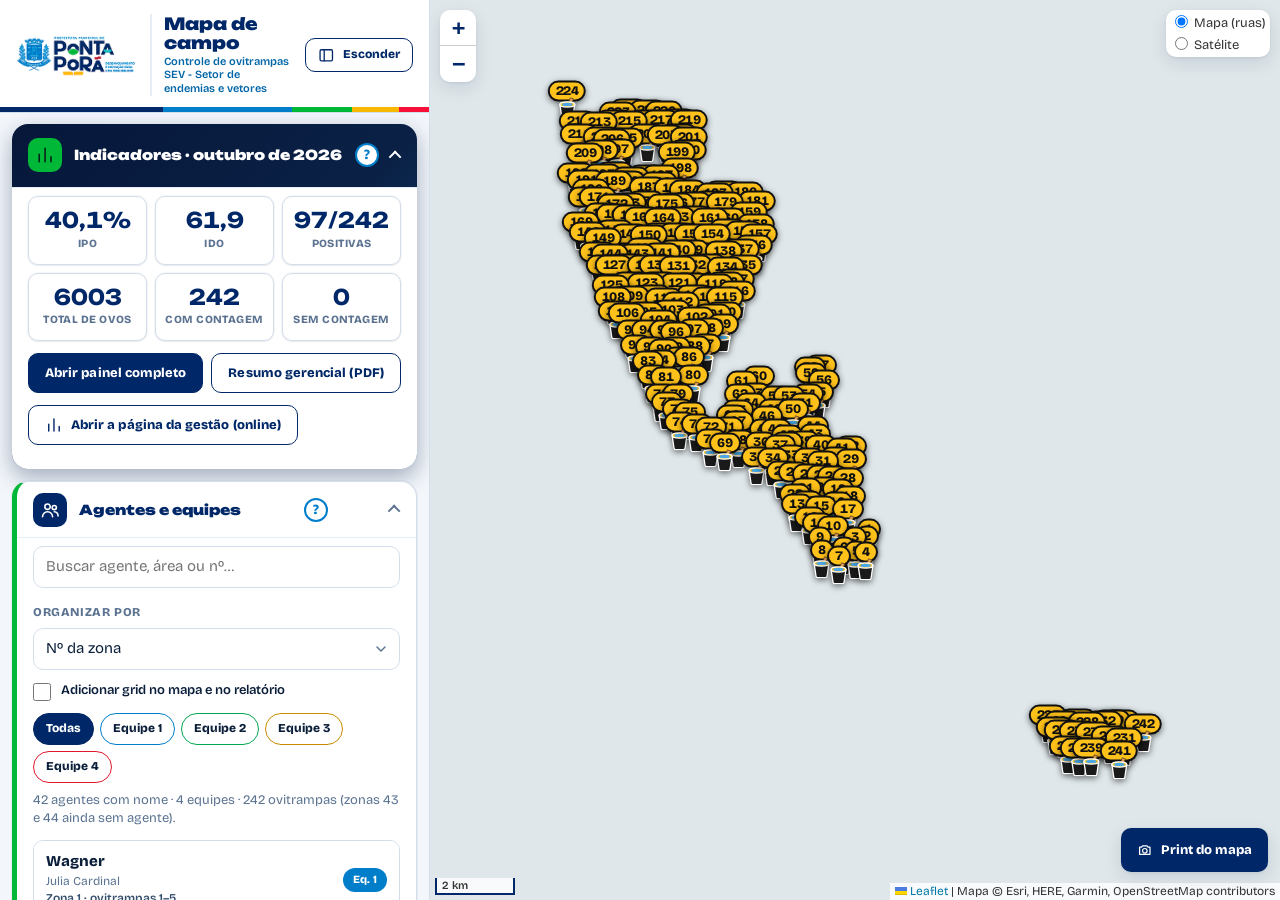
==== index.html @ 48244e56 "Imagens do resumo (Status e quadrada) no estilo do lira" ====
<!DOCTYPE html>
<html lang="pt-BR">
<head>
<meta charset="utf-8">
<meta name="viewport" content="width=device-width, initial-scale=1, viewport-fit=cover">
<meta name="theme-color" content="#002868">
<title>Mapa de campo — Ovitrampas · Ponta Porã/MS</title>
<link rel="icon" type="image/png" href="assets/img/favicon.png">
<link rel="preload" href="assets/fonts/bricolage-800.woff2" as="font" type="font/woff2" crossorigin>
<link rel="preload" href="assets/fonts/unbounded-900.woff2" as="font" type="font/woff2" crossorigin>
<link rel="stylesheet" href="assets/css/tokens.css?v=28d5b64e">
<link rel="stylesheet" href="assets/css/base.css?v=28d5b64e">
<link rel="stylesheet" href="assets/vendor/leaflet.css?v=28d5b64e">
<link rel="stylesheet" href="assets/css/app.css?v=28d5b64e">
</head>
<body data-pagina="app">
<div id="splash" role="status"><div data-splash-txt>Carregando dados…</div></div>

<div id="app">
  <aside id="side" aria-label="Controles do mapa">
    <header class="sidehead">
      <div class="brand">
        <img class="brand-logo" src="assets/img/logo-2x.png?v=28d5b64e" alt="Prefeitura Municipal de Ponta Porã" width="121" height="46">
        <div class="brand-txt"><h1>Mapa de campo</h1><p>Controle de ovitrampas<br>SEV - Setor de endemias e vetores</p></div>
      </div>
      <button id="closeMenu" class="btn btn-sm primary" type="button"><i data-ico="map"></i>Ver mapa</button>
      <button id="hideMenu" class="btn btn-sm" type="button" title="Esconder o menu para ver o mapa maior"><i data-ico="panel"></i>Esconder</button>
    </header>

    <details class="sec destaque" open>
      <summary><i data-ico="chart"></i><span id="indTit">Indicadores</span></summary>
      <div class="secbody">
      <div id="kpiResumo" class="kpis"></div>
      <div class="row">
        <button class="btn primary" id="indAbrir" type="button">Abrir painel completo</button>
        <button class="btn" id="resGer" type="button">Resumo gerencial (PDF)</button>
      </div>
      <div class="row"><a class="btn" id="abrirGestao" href="gestao.html" target="_blank" rel="noopener"><i data-ico="chart"></i>Abrir a página da gestão (online)</a></div>
      <p class="hint">IPO = % de ovitrampas positivas (com ao menos 1 ovo) entre as que têm contagem. IDO = média de ovos por ovitrampa positiva (IDV = média de ovos por ovitrampa).</p>
      </div>
    </details>

    <details class="sec" open>
      <summary><i data-ico="users"></i><span>Agentes e equipes</span></summary>
      <div class="secbody">
      <input id="agBusca" type="search" placeholder="Buscar agente, área ou nº…" aria-label="Buscar agente" autocomplete="off">
      <label for="agOrd" class="field-label">Organizar por</label>
      <select id="agOrd" aria-label="Organizar agentes por">
        <option value="equipe">Equipe (e nome dentro da equipe)</option>
        <option value="nome">Nome do agente (A–Z)</option>
        <option value="zona" selected>Nº da zona</option>
      </select>
      <label class="switch"><input type="checkbox" id="gOn2"> Adicionar grid no mapa e no relatório</label>
      <div id="agEq" role="group" aria-label="Filtrar por equipe"></div>
      <p class="hint" id="bInfo"></p>
      <div id="agents" aria-label="Agentes"></div>
      <p class="hint">Toque num agente para ver as ovitrampas dele no mapa. Nome, área, zona e equipe entram sozinhos no print e no relatório.</p>
      <div class="subsec first">
        <h3>Mapa de campo</h3>
        <button class="btn primary big" id="gen" type="button">SELECIONE UM AGENTE ACIMA</button>
        <p class="hint">Abre o relatório do agente escolhido (mapa, endereços, ordem de visita e QR) para salvar em PNG ou PDF, imprimir ou enviar. Também vale para pontos escolhidos em “Buscar e selecionar”.</p>
      </div>
      <div class="subsec">
        <h3>Gerar mapas dos agentes listados</h3>
        <label class="switch"><input type="checkbox" id="bPng" checked> PNG de cada agente</label>
        <label class="switch"><input type="checkbox" id="bPdf" checked> PDF de cada agente</label>
        <label class="switch"><input type="checkbox" id="bAll" checked> PDF único por equipe (1 página por agente)</label>
        <button class="btn primary big" id="bGo" type="button">GERAR MAPAS EM LOTE</button>
        <p class="hint" id="bResumo"></p>
        <p class="hint">Gera para os agentes que estão na lista acima (use os botões de equipe ou a busca para escolher). O .zip vem em pastas por equipe.</p>
      </div>
      </div>
    </details>

    <details class="sec">
      <summary><i data-ico="search"></i><span>Buscar e selecionar</span></summary>
      <div class="secbody">
      <div class="search">
        <input id="q" type="search" inputmode="search" autocomplete="off" placeholder="Pesquisar nº, rua ou endereço" aria-label="Pesquisar ovitrampa">
        <div id="sres" role="listbox"></div>
      </div>
      <div class="chips" id="chips">
        <button class="chip" data-f="1-50" aria-pressed="false">1–50</button>
        <button class="chip" data-f="51-100" aria-pressed="false">51–100</button>
        <button class="chip" data-f="101-150" aria-pressed="false">101–150</button>
        <button class="chip" data-f="151-200" aria-pressed="false">151–200</button>
        <button class="chip" data-f="201-242" aria-pressed="false">201–242</button>
        <button class="chip" data-f="all" aria-pressed="true">Todos</button>
      </div>
      <div class="row"><button class="btn" id="selFilter" type="button">Selecionar todos desta faixa</button></div>
      <label for="ids" class="field-label">Ou digite os números (vírgula e traço)</label>
      <textarea id="ids" placeholder="Ex.: 101-110, 115, 120, 133"></textarea>
      <div class="row">
        <button class="btn primary" id="apply" type="button">Mostrar só estas</button>
        <button class="btn ghost" id="clear" type="button">Limpar seleção</button>
      </div>
      <label class="switch"><input type="checkbox" id="fieldMode"> Esconder as demais ovitrampas</label>
      <div class="count"><div><b id="cSel">0</b> selecionadas</div><div><b id="cVis">242</b> no mapa</div></div>
      <button class="btn primary big" id="gen2" type="button">SELECIONE OVITRAMPAS PARA GERAR O MAPA</button>
      <details class="subd">
        <summary>Nome do agente e equipe (preenchimento manual)</summary>
        <input id="agNome" type="text" placeholder="Ex.: Maria da Silva" autocomplete="off" aria-label="Nome do agente">
        <input id="agEquipe" type="text" placeholder="Equipe (opcional)" autocomplete="off" aria-label="Equipe">
        <p class="hint">Só use se a seleção não for de um agente da lista. Quando você escolhe um agente, tudo entra sozinho.</p>
      </details>
      <p class="hint">Na pesquisa, toque em <b>Selecionar</b> ao lado de cada ovitrampa, ou toque no número no mapa e use “Selecionar” no balão. Depois use <b>Gerar mapa</b>: o relatório sai com mapa, endereços, ordem de visita e QR da rota (até 40 ovitrampas por mapa).</p>
      </div>
    </details>

    <details class="sec">
      <summary><i data-ico="layers"></i><span>Camadas do mapa</span></summary>
      <div class="secbody">
      <div class="subsec first">
        <h3>Grid de quadrículas</h3>
        <label class="switch"><input type="checkbox" id="gOn"> Mostrar grid no mapa</label>
        <label class="switch"><input type="checkbox" id="gPrint"> Incluir grid no print e no relatório</label>
        <details class="subd">
          <summary>Tamanho e início do grid</summary>
          <div class="row">
            <label for="gSize">Quadrícula (m)</label>
            <input id="gSize" type="number" min="50" max="5000" step="50" value="400">
          </div>
          <label for="gModo" class="field-label">Onde começa o grid</label>
          <select id="gModo" aria-label="Onde começa o grid">
            <option value="auto" selected>Automático — melhor centralização</option>
            <option value="centro">Centralizar uma ovitrampa específica</option>
            <option value="manual">Ponto de partida manual (canto noroeste)</option>
          </select>
          <div id="gCentro"><label for="gCid">Ovitrampa nº</label><input id="gCid" type="number" min="1" max="242" value="1"></div>
          <div id="gManual">
            <input id="gLat" type="text" inputmode="decimal" placeholder="Latitude do início (A1)" aria-label="Latitude do início">
            <input id="gLon" type="text" inputmode="decimal" placeholder="Longitude do início (A1)" aria-label="Longitude do início">
          </div>
          <div class="row"><button class="btn" id="gPick" type="button"><i data-ico="pin"></i>Marcar o início no mapa</button></div>
        </details>
        <p class="hint" id="gInfo"></p>
        <div class="row">
          <button class="btn" id="gAnalise" type="button">Análise do grid</button>
          <button class="btn" id="gKml" type="button">Exportar KML</button>
        </div>
        <p class="hint">A quadrícula “F12” é igual em qualquer mapa. A cruz “+” marca o centro: instale a ovitrampa o mais perto possível dela. O início (A1) é o canto noroeste.</p>
      </div>
      <div class="subsec">
        <h3>Contorno por nº de ovos</h3>
        <label class="switch"><input type="checkbox" id="ovOn"> Mostrar contorno colorido no mapa</label>
        <label class="switch"><input type="checkbox" id="ovPrint"> Incluir no print e no relatório</label>
        <p class="hint">Desmarcado = visual padrão, sem cores. 🟦 0 · 🟩 1–20 · 🟨 21–50 · 🟧 51–100 · 🟥 101+ · 🟪 sem informação.</p>
      </div>
      <div class="subsec">
        <h3>Rota sugerida</h3>
        <label class="switch"><input type="checkbox" id="rotaMapa"> Mostrar rota no mapa e no print</label>
        <label class="switch"><input type="checkbox" id="rotaRel" checked> Relatório: ordem de visita + QR da rota</label>
        <p class="hint">Calcula o menor caminho entre as ovitrampas selecionadas. O QR abre a rota no Google Maps, a partir da localização do celular.</p>
      </div>
      <div class="subsec">
        <h3>Agrupar por proximidade</h3>
        <div class="row">
          <label for="gsize">Pontos por mapa</label>
          <input id="gsize" type="number" min="5" max="60" value="20">
          <button class="btn" id="group" type="button">Agrupar</button>
          <button class="btn ghost" id="ungroup" type="button">Remover cores</button>
        </div>
        <div id="groups"></div>
        <p class="hint">Agrupa por vizinhança as ovitrampas <b>selecionadas</b> (no mapa, na pesquisa ou por número). Sem seleção, agrupa as visíveis. Toque num grupo para selecioná-lo.</p>
      </div>
      </div>
    </details>

    

    <details class="sec">
      <summary><i data-ico="printer"></i><span>Print e arquivos</span></summary>
      <div class="secbody">
      <label for="fundo" class="field-label">Mapa de fundo do print</label>
      <select id="fundo" aria-label="Mapa de fundo do print">
        <option value="esri" selected>Igual ao da tela (Esri) — recomendado</option>
        <option value="vetor">Vetorial OpenStreetMap (nomes grandes, precisa de internet)</option>
      </select>
      <label for="qual" class="field-label">Nitidez</label>
      <select id="qual" aria-label="Nitidez do print">
        <option value="2">Normal (2×) — arquivo leve</option>
        <option value="3" selected>Alta (3×) — recomendado</option>
        <option value="4">Máxima (4×) — arquivo grande</option>
      </select>
      <div class="row"><button class="btn" id="pasta" type="button"><i data-ico="folder"></i>Escolher pasta para salvar</button></div>
      <p class="hint" id="pastaNome">Sem escolher, o navegador salva na pasta Downloads (Transferências). No celular: app Arquivos › Downloads.</p>
      <div class="subsec">
        <h3>Uso sem internet</h3>
        <p class="hint" id="offStatus"></p>
        <select id="offEscopo" aria-label="Área para guardar">
          <option value="area">Área selecionada/visível (zoom 14–18)</option>
          <option value="cidade">Cidade inteira (zoom 12–16)</option>
        </select>
        <select id="offCamada" aria-label="Camada para guardar">
          <option value="ruas">Mapa de ruas</option>
          <option value="sat">Satélite</option>
          <option value="ambos">Ruas e satélite</option>
        </select>
        <div class="row">
          <button class="btn primary" id="offBaixar" type="button">Guardar mapa no aparelho</button>
          <button class="btn ghost" id="offLimpar" type="button">Limpar</button>
        </div>
        <div class="bar" id="offBarW" style="display:none;margin-top:8px"><i id="offBar"></i></div>
        <p class="hint" id="offProg"></p>
        <p class="hint">Tudo que você já viu no mapa fica guardado automaticamente. Guarde a área do agente antes de sair, com internet. O mapa vetorial (OpenStreetMap) não funciona offline.</p>
      </div>
      </div>
    </details>

    <details class="sec">
      <summary><i data-ico="database"></i><span>Dados e conferência</span></summary>
      <div class="secbody">
      <p class="hint" id="dadosInfo"></p>
      <div class="row">
        <button class="btn primary" id="impAbrir" type="button">Importar planilha ou backup</button>
      </div>
      <div class="row">
        <button class="btn" id="expCsv" type="button">Exportar base (CSV)</button>
        <button class="btn" id="expJson" type="button">Backup (JSON)</button>
      </div>
      <div class="row"><button class="btn" id="pubAbrir" type="button">Publicar dados para a gestão</button></div>
      <div class="row"><button class="btn ghost" id="resetBase" type="button">Voltar à base original</button></div>
      <div class="subsec">
        <h3>Conferência das coordenadas</h3>
        <div class="valsum" id="valsum"></div>
        <p class="hint" id="valnote"></p>
        <div class="row"><button class="btn" id="openVal" type="button">Ver lista para conferência</button></div>
      </div>
      </div>
    </details>
  
</aside>

  <main id="mapwrap">
    <button id="menuBtn" type="button"><i data-ico="menu"></i>Menu</button>
    <div id="map" role="application" aria-label="Mapa das ovitrampas"></div>
    <button id="shotBtn" type="button"><i data-ico="camera"></i><span>Print do mapa</span></button>
  </main>
</div>

<div class="overlay" id="val" role="dialog" aria-modal="true" aria-labelledby="valT">
  <div class="modal">
    <h2 id="valT">Conferência das coordenadas</h2>
    <p class="hint" id="valInfo"></p>
    <div class="vtools">
      <label for="vlvl">Mostrar</label>
      <select id="vlvl"><option value="">Todos os alertas</option><option value="erro">Só erros</option><option value="atenção">Só atenção</option><option value="info">Só informativos</option></select>
      <button class="btn" id="csv" type="button">Baixar lista (CSV)</button>
      <button class="btn" id="json" type="button">Exportar base (JSON)</button>
      <button class="btn primary push" id="vclose" type="button" >Fechar</button>
    </div>
    <div class="tw"><table><thead><tr><th>ID ovitrampa</th><th>Nível</th><th>Tipo</th><th>Descrição</th><th>Coordenadas</th></tr></thead><tbody id="vbody"></tbody></table></div>
    <h3 class="h-sub">Registro de correções</h3>
    <p class="hint" id="corrInfo"></p>
  </div>
</div>

<div id="sheet" aria-label="Mapa para campo">
  <div id="sheetbar">
    <button class="btn" id="sBack" type="button"><i data-ico="back"></i>Voltar</button>
    <button class="btn primary" id="sPng" type="button">Salvar PNG</button>
    <button class="btn primary" id="sPdf" type="button">Salvar PDF</button>
    <button class="btn" id="sPrint" type="button"><i data-ico="printer"></i>Imprimir</button>
    <button class="btn" id="sShare" type="button" style="display:none">Compartilhar imagem</button>
    <button class="btn" id="sWa" type="button">WhatsApp (texto + links)</button>
    <span class="st" id="sStatus"></span>
  </div>
  <div id="sheetPage">
    <div id="sheetLoad">Gerando relatório…</div>
    <img id="sheetImg" alt="Relatório de campo" style="display:none">
  </div>
</div>

<div id="shotDlg" role="dialog" aria-modal="true" aria-labelledby="shotT">
  <div class="box">
    <h3 id="shotT">Print pronto</h3>
    <div class="pv"><img id="shotImg" alt="Prévia do mapa"></div>
    <div class="inf" id="shotInf"></div>
    <div class="acts">
      <button class="btn primary" id="shotPng" type="button">Salvar PNG</button>
      <button class="btn primary" id="shotPdf" type="button">Salvar PDF</button>
      <button class="btn" id="shotShare" type="button" style="display:none">Compartilhar</button>
      <button class="btn ghost" id="shotClose" type="button">Fechar</button>
    </div>
  </div>
</div>
<div id="batchDlg" role="dialog" aria-modal="true" aria-labelledby="batchT">
  <div class="box">
    <h3 id="batchT">Gerando…</h3>
    <div class="bar"><i id="bBar"></i></div>
    <div class="inf" id="bTxt"></div>
    <div class="acts"><button class="btn" id="bCancel" type="button">Cancelar</button><button class="btn primary" id="bDone" type="button" style="display:none">Fechar</button></div>
  </div>
</div>
<div class="overlay" id="pubDlg" role="dialog" aria-modal="true" aria-labelledby="pubT">
  <div class="modal modal-sm">
    <h2 id="pubT">Publicar dados para a gestão</h2>
    <p class="hint">Gera o pacote <b>data</b> (endereços, agentes, resultados por ano e manifesto) a partir dos dados já publicados mais o que foi alterado neste aparelho. Nada do histórico é perdido. Depois é só enviar a pasta ao GitHub, substituindo os arquivos.</p>
    <p class="callout"><i data-ico="alert"></i><span>Se o site for público, qualquer pessoa com o link vê o que estiver nos arquivos. Desmarque o que não deve aparecer.</span></p>
    <label class="switch"><input type="checkbox" id="pubNomes" checked> Incluir nomes dos agentes</label>
    <label class="switch"><input type="checkbox" id="pubEnd" checked> Incluir ruas, números e coordenadas exatas<br><br><small class="hint">Desmarcado: sem endereço e com coordenada arredondada (≈100 m).</small></label>
    <p class="hint" id="pubMsg"></p>
    <div class="vtools">
      <button class="btn primary" id="pubBaixar" type="button"><i data-ico="download"></i>Baixar pacote (.zip)</button>
      <button class="btn push" id="pubFechar" type="button" >Fechar</button>
    </div>
  </div>
</div>

<div class="overlay" id="impDlg" role="dialog" aria-modal="true" aria-labelledby="impT">
  <div class="modal">
    <h2 id="impT">Importar planilha ou backup</h2>
    <p class="hint">Cole a tabela (copiada do Excel/Planilhas ou do texto) ou escolha um arquivo CSV, TXT ou JSON. Aceita <b>ID, Rua, Nº, Latitude, Longitude, Ovos</b> (atualiza as ovitrampas), <b>Área, Agente, Ovitrampas, Zona, Equipe</b> (atualiza os agentes), a <b>planilha de leituras</b> “contaovos-ovitrampas” (todas as semanas do ano; só as colunas necessárias são usadas e o restante é ignorado) ou a planilha mensal “contaovos-contagens” ou um backup JSON. Nada é alterado antes de você confirmar.</p>
    <div class="vtools"><input type="file" id="impFile" accept=".csv,.tsv,.txt,.json,text/*"></div>
    <textarea id="impTxt" rows="7" placeholder="Cole aqui a tabela…"></textarea>
    <div id="impPrev" class="impprev"></div>
    <div class="vtools" id="impOpc" style="display:none">
      <label class="switch"><input type="checkbox" id="impOvos" checked> Aplicar ovos</label>
      <label class="switch"><input type="checkbox" id="impEnd" checked> Aplicar rua e número</label>
      <label class="switch"><input type="checkbox" id="impCoord" checked> Aplicar coordenadas</label>
      <label class="switch"><input type="checkbox" id="impCoordBig" checked> Aceitar coordenadas que mudaram mais de 50 m (ovitrampa instalada em outro lugar)</label>
      <label class="switch" id="impSerieW" style="display:none"><input type="checkbox" id="impSerie" checked> Guardar a série mensal (gráficos da página da gestão)</label>
    </div>
    <div class="vtools">
      <button class="btn primary" id="impAplicar" type="button" disabled>Aplicar alterações</button>
      <button class="btn push" id="impFechar" type="button" >Fechar</button>
    </div>
  </div>
</div>

<div class="overlay" id="indDlg" role="dialog" aria-modal="true" aria-labelledby="indT">
  <div class="modal">
    <h2 id="indT">Indicadores das ovitrampas</h2>
    <div class="vtools">
      <label for="indOrd">Ordenar agentes por</label>
      <select id="indOrd"><option value="ovos">Total de ovos</option><option value="ipo">IPO</option><option value="imo">IDO</option><option value="zona">Zona</option></select>
      <button class="btn" id="indCsv" type="button">Exportar CSV</button>
      <button class="btn" id="indPdf" type="button">Resumo gerencial (PDF)</button>
      <button class="btn primary push" id="indFechar" type="button" >Fechar</button>
    </div>
    <div id="indBody"></div>
  </div>
</div>

<div class="overlay" id="cicloDlg" role="dialog" aria-modal="true" aria-labelledby="cicT">
  <div class="modal modal-sm">
    <h2 id="cicT">Registro da ovitrampa</h2>
    <p class="hint" id="cicSub"></p>
    <div class="vtools">
      <label>Instalada em <input type="date" id="cicInst"></label>
      <label>Recolhida em <input type="date" id="cicRec"></label>
    </div>
    <h3>Contagens de ovos</h3>
    <div class="vtools">
      <input type="date" id="cicData" aria-label="Data da contagem">
      <input type="number" id="cicN" min="0" step="1" placeholder="Ovos" style="width:90px" aria-label="Quantidade de ovos">
      <button class="btn" id="cicAdd" type="button">Adicionar contagem</button>
    </div>
    <div id="cicLista"></div>
    <div id="cicGraf"></div>
    <p class="hint" id="cicMsg"></p>
    <div class="vtools">
      <button class="btn primary" id="cicSalvar" type="button">Salvar</button>
      <button class="btn push" id="cicFechar" type="button" >Cancelar</button>
    </div>
  </div>
</div>

<div class="overlay" id="gridDlg" role="dialog" aria-modal="true" aria-labelledby="gdT">
  <div class="modal">
    <h2 id="gdT">Análise do grid</h2>
    <div class="vtools">
      <label class="switch"><input type="checkbox" id="gdLac"> Destacar lacunas no mapa</label>
      <button class="btn" id="gdKml" type="button">Exportar KML</button>
      <button class="btn primary push" id="gdFechar" type="button" >Fechar</button>
    </div>
    <div id="gdBody"></div>
  </div>
</div>

<div class="toast" id="toast" role="status"></div>









<script src="assets/vendor/leaflet.js?v=28d5b64e"></script>
<script src="assets/js/ui.js?v=28d5b64e"></script>
<script src="assets/js/boot.js?v=28d5b64e"></script>
</body>
</html>
---- assets/css/tokens.css ----
/* tokens.css — identidade visual da Prefeitura de Ponta Porã (cores extraídas da logo oficial) */
@font-face{font-family:'Archivo';font-style:normal;font-weight:400;font-display:swap;src:url(../fonts/archivo-400.woff2) format('woff2')}
@font-face{font-family:'Archivo';font-style:normal;font-weight:600;font-display:swap;src:url(../fonts/archivo-600.woff2) format('woff2')}
@font-face{font-family:'Archivo';font-style:normal;font-weight:800;font-display:swap;src:url(../fonts/archivo-800.woff2) format('woff2')}

@font-face{font-family:'Unbounded';font-weight:700;font-display:swap;src:url(../fonts/unbounded-700.woff2) format('woff2')}
@font-face{font-family:'Unbounded';font-weight:900;font-display:swap;src:url(../fonts/unbounded-900.woff2) format('woff2')}
@font-face{font-family:'Bricolage';font-weight:400;font-display:swap;src:url(../fonts/bricolage-400.woff2) format('woff2')}
@font-face{font-family:'Bricolage';font-weight:600;font-display:swap;src:url(../fonts/bricolage-600.woff2) format('woff2')}
@font-face{font-family:'Bricolage';font-weight:800;font-display:swap;src:url(../fonts/bricolage-800.woff2) format('woff2')}

:root{
  /* marca */
  --marinho-900:#001a47; --marinho-800:#00215c; --marinho:#002868; --marinho-600:#143d86;
  --azul:#007eca; --azul-700:#0066a8; --azul-200:#bcdcf1; --azul-100:#e1f0fa; --azul-50:#f0f8fd;
  --ciano:#00a8d8; --verde:#00b838; --verde-700:#08892c; --verde-100:#dcf6e4;
  --amarelo:#f8b800; --amarelo-100:#fff3cf; --vermelho:#f81038; --vermelho-700:#c3072a; --vermelho-100:#ffe3e8;
  /* neutros com o matiz do marinho */
  --ink:#0b1f3a; --tx-2:#35506f; --mute:#5b7391; --mute-2:#8798b0;
  --line:#d3deeb; --line-2:#e6edf5; --surface:#fff; --canvas:#f3f6fb; --panel:#fff;
  /* semânticos */
  --brand:var(--marinho); --link:var(--azul-700); --err:var(--vermelho-700); --warn:#8a5300; --warn-bg:var(--amarelo-100); --ok:var(--verde-700); --sel:#ffc21a;
  /* tipografia */
  --font:'Bricolage','Archivo','Segoe UI',system-ui,-apple-system,'Helvetica Neue',Arial,sans-serif;
  --font-d:'Unbounded','Bricolage','Archivo',system-ui,sans-serif;
  --fs-xs:.75rem; --fs-sm:.8125rem; --fs-md:.9375rem; --fs-lg:1.125rem; --fs-xl:1.375rem; --fs-2xl:1.75rem;
  /* espaçamento (base 4 px) */
  --s1:4px; --s2:8px; --s3:12px; --s4:16px; --s5:24px; --s6:32px; --s7:48px;
  /* forma e profundidade */
  --r-sm:6px; --r-md:10px; --r-lg:16px; --r-pill:999px;
  --sh-1:0 1px 2px rgba(0,26,71,.07),0 0 0 1px rgba(0,26,71,.03);
  --sh-2:0 6px 18px rgba(0,26,71,.11),0 1px 3px rgba(0,26,71,.07);
  --sh-3:0 24px 64px rgba(0,26,71,.30);
  --focus:0 0 0 3px rgba(0,126,202,.38);
  /* assinatura institucional: faixa nas cores da logo */
  --faixa:linear-gradient(90deg,var(--marinho) 0 38%,var(--azul) 38% 68%,var(--verde) 68% 82%,var(--amarelo) 82% 93%,var(--vermelho) 93% 100%);
  /* faixas de ovos: cores fortes da família da logo (limites das faixas inalterados) */
  --ov-0:#00a8e8; --ov-1:#22bf4a; --ov-2:#ffc800; --ov-3:#ff7a00; --ov-4:#e60026; --ov-n:#7b1fa2;
}
---- assets/css/base.css ----
/* base.css — componentes compartilhados pelo mapa de campo e pelo painel da gestão */
*,*::before,*::after{box-sizing:border-box}
html{-webkit-text-size-adjust:100%;text-size-adjust:100%}
html,body{height:100%;margin:0}
body{font-family:var(--font);font-size:var(--fs-md);line-height:1.45;color:var(--ink);background:var(--canvas);-webkit-font-smoothing:antialiased;text-rendering:optimizeLegibility}
h1,h2,h3,h4{margin:0;font-weight:800;letter-spacing:-.012em;line-height:1.2;color:var(--marinho)}
p{margin:0}
a{color:var(--link)}
button,input,select,textarea{font:inherit;color:inherit}
:focus-visible{outline:none;box-shadow:var(--focus);border-radius:var(--r-sm)}
.sr{position:absolute;width:1px;height:1px;overflow:hidden;clip:rect(0 0 0 0);white-space:nowrap}

/* ícones (ui.js) */
.i{display:inline-flex;align-items:center;justify-content:center;flex:none;line-height:0}
.ico{width:1.2em;height:1.2em;display:block}

/* botões */
.btn{display:inline-flex;align-items:center;justify-content:center;gap:var(--s2);min-height:40px;padding:0 var(--s4);border:1.5px solid var(--marinho);background:var(--surface);color:var(--marinho);border-radius:var(--r-md);font-weight:800;font-size:var(--fs-sm);letter-spacing:.005em;text-decoration:none;text-align:center;cursor:pointer;transition:background .15s,border-color .15s,color .15s,box-shadow .15s,transform .05s}
.btn:hover{background:var(--azul-50);border-color:var(--azul-700)}
.btn:active{transform:translateY(1px)}
.btn[disabled]{opacity:.5;cursor:not-allowed;transform:none}
.btn.primary,.btn-primary{background:var(--marinho);border-color:var(--marinho);color:#fff}
.btn.primary:hover,.btn-primary:hover{background:var(--marinho-600);border-color:var(--marinho-600)}
.btn.ghost{border-color:transparent;background:transparent;color:var(--mute)}
.btn.ghost:hover{background:var(--line-2);color:var(--ink)}
.btn.big{width:100%;min-height:52px;font-size:var(--fs-md);margin-top:var(--s4);letter-spacing:.02em;text-transform:uppercase;box-shadow:var(--sh-1)}
.btn-sm{min-height:34px;padding:0 var(--s3);font-size:var(--fs-xs)}
.btn .i{font-size:1.15em}
.push{margin-left:auto}

/* formulários */
input[type=text],input[type=search],input[type=number],input[type=date],select,textarea{width:100%;min-height:42px;padding:9px 12px;border:1.5px solid var(--line);border-radius:var(--r-md);background:var(--surface);font-size:var(--fs-md);transition:border-color .15s,box-shadow .15s}
textarea{min-height:88px;resize:vertical;line-height:1.4}
input:hover,select:hover,textarea:hover{border-color:var(--mute-2)}
input:focus,select:focus,textarea:focus{outline:none;border-color:var(--azul);box-shadow:var(--focus)}
input[type=number]{width:auto;min-width:80px}
input[type=range]{accent-color:var(--azul);width:100%}
input[type=checkbox]{accent-color:var(--marinho);width:18px;height:18px;flex:none;margin:0;cursor:pointer}
select{appearance:none;-webkit-appearance:none;padding-right:34px;background:var(--surface) url("data:image/svg+xml,%3Csvg xmlns='http://www.w3.org/2000/svg' viewBox='0 0 24 24' fill='none' stroke='%235b7391' stroke-width='2.2' stroke-linecap='round' stroke-linejoin='round'%3E%3Cpath d='M6 9l6 6 6-6'/%3E%3C/svg%3E") no-repeat right 10px center/16px}
input[type=file]{font-size:var(--fs-sm)}
.field-label{display:block;margin:var(--s4) 0 6px;font-size:var(--fs-xs);font-weight:800;letter-spacing:.05em;text-transform:uppercase;color:var(--mute)}
.switch{display:flex;align-items:flex-start;gap:10px;margin-top:var(--s3);font-weight:600;font-size:var(--fs-sm);cursor:pointer;line-height:1.35}
.switch input{margin-top:1px}
.hint{color:var(--mute);font-size:var(--fs-sm);margin:var(--s2) 0 0;line-height:1.45}
.hint b{color:var(--tx-2)}
.row{display:flex;gap:var(--s2);flex-wrap:wrap;align-items:center;margin-top:var(--s3)}

/* chips */
.chips{display:grid;grid-template-columns:repeat(3,1fr);gap:var(--s2)}
.chip{min-height:36px;padding:0 var(--s3);border:1.5px solid var(--line);background:var(--surface);color:var(--tx-2);border-radius:var(--r-pill);font-weight:800;font-size:var(--fs-sm);cursor:pointer;transition:all .15s}
.chip:hover{border-color:var(--azul);color:var(--azul-700)}
.chip.on,.chip[aria-pressed="true"]{background:var(--marinho);border-color:var(--marinho);color:#fff}

/* selos e avisos */
.pill{display:inline-flex;align-items:center;min-height:26px;padding:0 10px;border-radius:var(--r-pill);font-size:var(--fs-xs);font-weight:800;background:var(--line-2);color:var(--tx-2)}
.pill.erro{background:var(--vermelho-100);color:var(--err)}
.pill.atenção{background:var(--amarelo-100);color:var(--warn)}
.pill.info{background:var(--azul-100);color:var(--azul-700)}
.aviso{color:var(--warn);font-weight:700}
.err{color:var(--err);font-weight:700}
.ok{color:var(--ok);font-weight:700}
.callout{display:flex;gap:var(--s3);align-items:flex-start;padding:var(--s3) var(--s4);border-radius:var(--r-md);background:var(--amarelo-100);border:1px solid #f0d27a;color:var(--warn);font-size:var(--fs-sm);font-weight:600}
.callout.azul{background:var(--azul-50);border-color:var(--azul-200);color:var(--marinho-600)}

/* tabelas */
.tw{overflow:auto;max-height:56vh;border:1px solid var(--line);border-radius:var(--r-md);background:var(--surface)}
table{border-collapse:collapse;width:100%;font-size:var(--fs-sm);font-variant-numeric:tabular-nums}
th,td{padding:9px 12px;border-bottom:1px solid var(--line-2);text-align:left;vertical-align:top}
th{position:sticky;top:0;z-index:1;background:var(--marinho);color:#fff;font-size:var(--fs-xs);font-weight:800;letter-spacing:.04em;text-transform:uppercase;white-space:nowrap;border-bottom:0}
th.n,td.n{text-align:right}
tbody tr:nth-child(even){background:var(--azul-50)}
tbody tr:hover{background:var(--azul-100)}
td button.idb,button.idb{border:0;background:var(--marinho);color:#fff;border-radius:var(--r-sm);padding:3px 10px;font-weight:800;cursor:pointer}
.pillid{display:inline-block;min-width:34px;text-align:center;padding:1px 9px;border-radius:var(--r-pill);background:var(--sel);border:2px solid #111;font-weight:800}

/* cartões e indicadores */
.kpis{display:grid;grid-template-columns:repeat(3,1fr);gap:var(--s2)}
.kpi{background:var(--surface);border:1px solid var(--line);border-radius:var(--r-md);padding:var(--s3) var(--s2);text-align:center;box-shadow:var(--sh-1)}
.kpi b{display:block;font-size:1.35rem;line-height:1.1;color:var(--marinho);font-variant-numeric:tabular-nums}
.kpi span{display:block;margin-top:3px;font-size:.6875rem;font-weight:800;letter-spacing:.04em;text-transform:uppercase;color:var(--mute)}

/* barra de progresso */
.bar{height:10px;background:var(--line-2);border-radius:var(--r-pill);overflow:hidden}
.bar i{display:block;height:100%;width:0;background:linear-gradient(90deg,var(--azul),var(--ciano));transition:width .2s}

/* diálogos */
.overlay{position:fixed;inset:0;background:rgba(0,26,71,.58);backdrop-filter:blur(3px);-webkit-backdrop-filter:blur(3px);z-index:3000;display:none;align-items:flex-start;justify-content:center;padding:4vh var(--s3);overflow:auto}
.modal{position:relative;background:var(--surface);border-radius:var(--r-lg);width:min(980px,100%);padding:var(--s5);box-shadow:var(--sh-3)}
.modal>h2{margin:0 var(--s6) var(--s2) 0;font-size:var(--fs-xl);padding-bottom:var(--s3);border-bottom:3px solid transparent;border-image:var(--faixa) 1}
.modal h3{font-size:var(--fs-md);margin:var(--s4) 0 var(--s2)}
.modal-x{position:absolute;top:var(--s3);right:var(--s3);width:36px;height:36px;border:0;border-radius:var(--r-pill);background:var(--line-2);color:var(--tx-2);display:inline-flex;align-items:center;justify-content:center;cursor:pointer}
.modal-x:hover{background:var(--line);color:var(--ink)}
.vtools{display:flex;gap:var(--s2);align-items:center;flex-wrap:wrap;margin:var(--s3) 0}
.vtools label{font-weight:700;font-size:var(--fs-sm)}

/* aviso de nova versão e tela de carregamento */
.toast{position:fixed;left:50%;bottom:24px;transform:translateX(-50%);background:var(--marinho-900);color:#fff;padding:12px 20px;border-radius:var(--r-md);z-index:5000;font-weight:600;font-size:var(--fs-sm);max-width:min(92vw,560px);display:none;box-shadow:var(--sh-2)}
#banner-versao{position:fixed;left:50%;bottom:20px;transform:translateX(-50%);z-index:6000;display:flex;gap:var(--s3);align-items:center;background:var(--marinho);color:#fff;padding:10px 12px 10px 18px;border-radius:var(--r-pill);box-shadow:var(--sh-3);font-weight:600;font-size:var(--fs-sm)}
#banner-versao .btn{background:#fff;color:var(--marinho);border-color:#fff}
#splash{position:fixed;inset:0;z-index:9000;background:var(--surface);display:flex;flex-direction:column;align-items:center;justify-content:center;gap:var(--s5);transition:opacity .35s}
#splash::before{content:"";width:min(300px,70vw);aspect-ratio:582/220;background:url(../img/logo-2x.png) center/contain no-repeat}
#splash::after{content:"";position:absolute;left:0;right:0;top:0;height:6px;background:var(--faixa)}
#splash [data-splash-txt]{color:var(--mute);font-weight:600;max-width:min(520px,88vw);text-align:center;line-height:1.5}
#splash:not(.erro) [data-splash-txt]::before{content:"";display:block;margin:0 auto var(--s3);width:30px;height:30px;border-radius:50%;border:3px solid var(--azul-100);border-top-color:var(--azul);animation:giro .8s linear infinite}
#splash.erro [data-splash-txt]{color:var(--err)}
#splash.fim{opacity:0;pointer-events:none}
@keyframes giro{to{transform:rotate(360deg)}}
code{font-family:ui-monospace,SFMono-Regular,Consolas,monospace;font-size:.9em;background:var(--line-2);padding:1px 6px;border-radius:4px}
::-webkit-scrollbar{width:10px;height:10px}::-webkit-scrollbar-thumb{background:var(--line);border-radius:10px;border:2px solid transparent;background-clip:content-box}::-webkit-scrollbar-thumb:hover{background:var(--mute-2);background-clip:content-box;border:2px solid transparent}
@media (prefers-reduced-motion:reduce){*{scroll-behavior:auto!important;animation-duration:.01ms!important;transition-duration:.01ms!important}}
---- assets/vendor/leaflet.css ----
/* required styles */

.leaflet-pane,
.leaflet-tile,
.leaflet-marker-icon,
.leaflet-marker-shadow,
.leaflet-tile-container,
.leaflet-pane > svg,
.leaflet-pane > canvas,
.leaflet-zoom-box,
.leaflet-image-layer,
.leaflet-layer {
	position: absolute;
	left: 0;
	top: 0;
	}
.leaflet-container {
	overflow: hidden;
	}
.leaflet-tile,
.leaflet-marker-icon,
.leaflet-marker-shadow {
	-webkit-user-select: none;
	   -moz-user-select: none;
	        user-select: none;
	  -webkit-user-drag: none;
	}
/* Prevents IE11 from highlighting tiles in blue */
.leaflet-tile::selection {
	background: transparent;
}
/* Safari renders non-retina tile on retina better with this, but Chrome is worse */
.leaflet-safari .leaflet-tile {
	image-rendering: -webkit-optimize-contrast;
	}
/* hack that prevents hw layers "stretching" when loading new tiles */
.leaflet-safari .leaflet-tile-container {
	width: 1600px;
	height: 1600px;
	-webkit-transform-origin: 0 0;
	}
.leaflet-marker-icon,
.leaflet-marker-shadow {
	display: block;
	}
/* .leaflet-container svg: reset svg max-width decleration shipped in Joomla! (joomla.org) 3.x */
/* .leaflet-container img: map is broken in FF if you have max-width: 100% on tiles */
.leaflet-container .leaflet-overlay-pane svg {
	max-width: none !important;
	max-height: none !important;
	}
.leaflet-container .leaflet-marker-pane img,
.leaflet-container .leaflet-shadow-pane img,
.leaflet-container .leaflet-tile-pane img,
.leaflet-container img.leaflet-image-layer,
.leaflet-container .leaflet-tile {
	max-width: none !important;
	max-height: none !important;
	width: auto;
	padding: 0;
	}

.leaflet-container img.leaflet-tile {
	/* See: https://bugs.chromium.org/p/chromium/issues/detail?id=600120 */
	mix-blend-mode: plus-lighter;
}

.leaflet-container.leaflet-touch-zoom {
	-ms-touch-action: pan-x pan-y;
	touch-action: pan-x pan-y;
	}
.leaflet-container.leaflet-touch-drag {
	-ms-touch-action: pinch-zoom;
	/* Fallback for FF which doesn't support pinch-zoom */
	touch-action: none;
	touch-action: pinch-zoom;
}
.leaflet-container.leaflet-touch-drag.leaflet-touch-zoom {
	-ms-touch-action: none;
	touch-action: none;
}
.leaflet-container {
	-webkit-tap-highlight-color: transparent;
}
.leaflet-container a {
	-webkit-tap-highlight-color: rgba(51, 181, 229, 0.4);
}
.leaflet-tile {
	filter: inherit;
	visibility: hidden;
	}
.leaflet-tile-loaded {
	visibility: inherit;
	}
.leaflet-zoom-box {
	width: 0;
	height: 0;
	-moz-box-sizing: border-box;
	     box-sizing: border-box;
	z-index: 800;
	}
/* workaround for https://bugzilla.mozilla.org/show_bug.cgi?id=888319 */
.leaflet-overlay-pane svg {
	-moz-user-select: none;
	}

.leaflet-pane         { z-index: 400; }

.leaflet-tile-pane    { z-index: 200; }
.leaflet-overlay-pane { z-index: 400; }
.leaflet-shadow-pane  { z-index: 500; }
.leaflet-marker-pane  { z-index: 600; }
.leaflet-tooltip-pane   { z-index: 650; }
.leaflet-popup-pane   { z-index: 700; }

.leaflet-map-pane canvas { z-index: 100; }
.leaflet-map-pane svg    { z-index: 200; }

.leaflet-vml-shape {
	width: 1px;
	height: 1px;
	}
.lvml {
	behavior: url(#default#VML);
	display: inline-block;
	position: absolute;
	}


/* control positioning */

.leaflet-control {
	position: relative;
	z-index: 800;
	pointer-events: visiblePainted; /* IE 9-10 doesn't have auto */
	pointer-events: auto;
	}
.leaflet-top,
.leaflet-bottom {
	position: absolute;
	z-index: 1000;
	pointer-events: none;
	}
.leaflet-top {
	top: 0;
	}
.leaflet-right {
	right: 0;
	}
.leaflet-bottom {
	bottom: 0;
	}
.leaflet-left {
	left: 0;
	}
.leaflet-control {
	float: left;
	clear: both;
	}
.leaflet-right .leaflet-control {
	float: right;
	}
.leaflet-top .leaflet-control {
	margin-top: 10px;
	}
.leaflet-bottom .leaflet-control {
	margin-bottom: 10px;
	}
.leaflet-left .leaflet-control {
	margin-left: 10px;
	}
.leaflet-right .leaflet-control {
	margin-right: 10px;
	}


/* zoom and fade animations */

.leaflet-fade-anim .leaflet-popup {
	opacity: 0;
	-webkit-transition: opacity 0.2s linear;
	   -moz-transition: opacity 0.2s linear;
	        transition: opacity 0.2s linear;
	}
.leaflet-fade-anim .leaflet-map-pane .leaflet-popup {
	opacity: 1;
	}
.leaflet-zoom-animated {
	-webkit-transform-origin: 0 0;
	    -ms-transform-origin: 0 0;
	        transform-origin: 0 0;
	}
svg.leaflet-zoom-animated {
	will-change: transform;
}

.leaflet-zoom-anim .leaflet-zoom-animated {
	-webkit-transition: -webkit-transform 0.25s cubic-bezier(0,0,0.25,1);
	   -moz-transition:    -moz-transform 0.25s cubic-bezier(0,0,0.25,1);
	        transition:         transform 0.25s cubic-bezier(0,0,0.25,1);
	}
.leaflet-zoom-anim .leaflet-tile,
.leaflet-pan-anim .leaflet-tile {
	-webkit-transition: none;
	   -moz-transition: none;
	        transition: none;
	}

.leaflet-zoom-anim .leaflet-zoom-hide {
	visibility: hidden;
	}


/* cursors */

.leaflet-interactive {
	cursor: pointer;
	}
.leaflet-grab {
	cursor: -webkit-grab;
	cursor:    -moz-grab;
	cursor:         grab;
	}
.leaflet-crosshair,
.leaflet-crosshair .leaflet-interactive {
	cursor: crosshair;
	}
.leaflet-popup-pane,
.leaflet-control {
	cursor: auto;
	}
.leaflet-dragging .leaflet-grab,
.leaflet-dragging .leaflet-grab .leaflet-interactive,
.leaflet-dragging .leaflet-marker-draggable {
	cursor: move;
	cursor: -webkit-grabbing;
	cursor:    -moz-grabbing;
	cursor:         grabbing;
	}

/* marker & overlays interactivity */
.leaflet-marker-icon,
.leaflet-marker-shadow,
.leaflet-image-layer,
.leaflet-pane > svg path,
.leaflet-tile-container {
	pointer-events: none;
	}

.leaflet-marker-icon.leaflet-interactive,
.leaflet-image-layer.leaflet-interactive,
.leaflet-pane > svg path.leaflet-interactive,
svg.leaflet-image-layer.leaflet-interactive path {
	pointer-events: visiblePainted; /* IE 9-10 doesn't have auto */
	pointer-events: auto;
	}

/* visual tweaks */

.leaflet-container {
	background: #ddd;
	outline-offset: 1px;
	}
.leaflet-container a {
	color: #0078A8;
	}
.leaflet-zoom-box {
	border: 2px dotted #38f;
	background: rgba(255,255,255,0.5);
	}


/* general typography */
.leaflet-container {
	font-family: "Helvetica Neue", Arial, Helvetica, sans-serif;
	font-size: 12px;
	font-size: 0.75rem;
	line-height: 1.5;
	}


/* general toolbar styles */

.leaflet-bar {
	box-shadow: 0 1px 5px rgba(0,0,0,0.65);
	border-radius: 4px;
	}
.leaflet-bar a {
	background-color: #fff;
	border-bottom: 1px solid #ccc;
	width: 26px;
	height: 26px;
	line-height: 26px;
	display: block;
	text-align: center;
	text-decoration: none;
	color: black;
	}
.leaflet-bar a,
.leaflet-control-layers-toggle {
	background-position: 50% 50%;
	background-repeat: no-repeat;
	display: block;
	}
.leaflet-bar a:hover,
.leaflet-bar a:focus {
	background-color: #f4f4f4;
	}
.leaflet-bar a:first-child {
	border-top-left-radius: 4px;
	border-top-right-radius: 4px;
	}
.leaflet-bar a:last-child {
	border-bottom-left-radius: 4px;
	border-bottom-right-radius: 4px;
	border-bottom: none;
	}
.leaflet-bar a.leaflet-disabled {
	cursor: default;
	background-color: #f4f4f4;
	color: #bbb;
	}

.leaflet-touch .leaflet-bar a {
	width: 30px;
	height: 30px;
	line-height: 30px;
	}
.leaflet-touch .leaflet-bar a:first-child {
	border-top-left-radius: 2px;
	border-top-right-radius: 2px;
	}
.leaflet-touch .leaflet-bar a:last-child {
	border-bottom-left-radius: 2px;
	border-bottom-right-radius: 2px;
	}

/* zoom control */

.leaflet-control-zoom-in,
.leaflet-control-zoom-out {
	font: bold 18px 'Lucida Console', Monaco, monospace;
	text-indent: 1px;
	}

.leaflet-touch .leaflet-control-zoom-in, .leaflet-touch .leaflet-control-zoom-out  {
	font-size: 22px;
	}


/* layers control */

.leaflet-control-layers {
	box-shadow: 0 1px 5px rgba(0,0,0,0.4);
	background: #fff;
	border-radius: 5px;
	}
.leaflet-control-layers-toggle {
	background-image: url(images/layers.png);
	width: 36px;
	height: 36px;
	}
.leaflet-retina .leaflet-control-layers-toggle {
	background-image: url(images/layers-2x.png);
	background-size: 26px 26px;
	}
.leaflet-touch .leaflet-control-layers-toggle {
	width: 44px;
	height: 44px;
	}
.leaflet-control-layers .leaflet-control-layers-list,
.leaflet-control-layers-expanded .leaflet-control-layers-toggle {
	display: none;
	}
.leaflet-control-layers-expanded .leaflet-control-layers-list {
	display: block;
	position: relative;
	}
.leaflet-control-layers-expanded {
	padding: 6px 10px 6px 6px;
	color: #333;
	background: #fff;
	}
.leaflet-control-layers-scrollbar {
	overflow-y: scroll;
	overflow-x: hidden;
	padding-right: 5px;
	}
.leaflet-control-layers-selector {
	margin-top: 2px;
	position: relative;
	top: 1px;
	}
.leaflet-control-layers label {
	display: block;
	font-size: 13px;
	font-size: 1.08333em;
	}
.leaflet-control-layers-separator {
	height: 0;
	border-top: 1px solid #ddd;
	margin: 5px -10px 5px -6px;
	}

/* Default icon URLs */
.leaflet-default-icon-path { /* used only in path-guessing heuristic, see L.Icon.Default */
	background-image: url(images/marker-icon.png);
	}


/* attribution and scale controls */

.leaflet-container .leaflet-control-attribution {
	background: #fff;
	background: rgba(255, 255, 255, 0.8);
	margin: 0;
	}
.leaflet-control-attribution,
.leaflet-control-scale-line {
	padding: 0 5px;
	color: #333;
	line-height: 1.4;
	}
.leaflet-control-attribution a {
	text-decoration: none;
	}
.leaflet-control-attribution a:hover,
.leaflet-control-attribution a:focus {
	text-decoration: underline;
	}
.leaflet-attribution-flag {
	display: inline !important;
	vertical-align: baseline !important;
	width: 1em;
	height: 0.6669em;
	}
.leaflet-left .leaflet-control-scale {
	margin-left: 5px;
	}
.leaflet-bottom .leaflet-control-scale {
	margin-bottom: 5px;
	}
.leaflet-control-scale-line {
	border: 2px solid #777;
	border-top: none;
	line-height: 1.1;
	padding: 2px 5px 1px;
	white-space: nowrap;
	-moz-box-sizing: border-box;
	     box-sizing: border-box;
	background: rgba(255, 255, 255, 0.8);
	text-shadow: 1px 1px #fff;
	}
.leaflet-control-scale-line:not(:first-child) {
	border-top: 2px solid #777;
	border-bottom: none;
	margin-top: -2px;
	}
.leaflet-control-scale-line:not(:first-child):not(:last-child) {
	border-bottom: 2px solid #777;
	}

.leaflet-touch .leaflet-control-attribution,
.leaflet-touch .leaflet-control-layers,
.leaflet-touch .leaflet-bar {
	box-shadow: none;
	}
.leaflet-touch .leaflet-control-layers,
.leaflet-touch .leaflet-bar {
	border: 2px solid rgba(0,0,0,0.2);
	background-clip: padding-box;
	}


/* popup */

.leaflet-popup {
	position: absolute;
	text-align: center;
	margin-bottom: 20px;
	}
.leaflet-popup-content-wrapper {
	padding: 1px;
	text-align: left;
	border-radius: 12px;
	}
.leaflet-popup-content {
	margin: 13px 24px 13px 20px;
	line-height: 1.3;
	font-size: 13px;
	font-size: 1.08333em;
	min-height: 1px;
	}
.leaflet-popup-content p {
	margin: 17px 0;
	margin: 1.3em 0;
	}
.leaflet-popup-tip-container {
	width: 40px;
	height: 20px;
	position: absolute;
	left: 50%;
	margin-top: -1px;
	margin-left: -20px;
	overflow: hidden;
	pointer-events: none;
	}
.leaflet-popup-tip {
	width: 17px;
	height: 17px;
	padding: 1px;

	margin: -10px auto 0;
	pointer-events: auto;

	-webkit-transform: rotate(45deg);
	   -moz-transform: rotate(45deg);
	    -ms-transform: rotate(45deg);
	        transform: rotate(45deg);
	}
.leaflet-popup-content-wrapper,
.leaflet-popup-tip {
	background: white;
	color: #333;
	box-shadow: 0 3px 14px rgba(0,0,0,0.4);
	}
.leaflet-container a.leaflet-popup-close-button {
	position: absolute;
	top: 0;
	right: 0;
	border: none;
	text-align: center;
	width: 24px;
	height: 24px;
	font: 16px/24px Tahoma, Verdana, sans-serif;
	color: #757575;
	text-decoration: none;
	background: transparent;
	}
.leaflet-container a.leaflet-popup-close-button:hover,
.leaflet-container a.leaflet-popup-close-button:focus {
	color: #585858;
	}
.leaflet-popup-scrolled {
	overflow: auto;
	}

.leaflet-oldie .leaflet-popup-content-wrapper {
	-ms-zoom: 1;
	}
.leaflet-oldie .leaflet-popup-tip {
	width: 24px;
	margin: 0 auto;

	-ms-filter: "progid:DXImageTransform.Microsoft.Matrix(M11=0.70710678, M12=0.70710678, M21=-0.70710678, M22=0.70710678)";
	filter: progid:DXImageTransform.Microsoft.Matrix(M11=0.70710678, M12=0.70710678, M21=-0.70710678, M22=0.70710678);
	}

.leaflet-oldie .leaflet-control-zoom,
.leaflet-oldie .leaflet-control-layers,
.leaflet-oldie .leaflet-popup-content-wrapper,
.leaflet-oldie .leaflet-popup-tip {
	border: 1px solid #999;
	}


/* div icon */

.leaflet-div-icon {
	background: #fff;
	border: 1px solid #666;
	}


/* Tooltip */
/* Base styles for the element that has a tooltip */
.leaflet-tooltip {
	position: absolute;
	padding: 6px;
	background-color: #fff;
	border: 1px solid #fff;
	border-radius: 3px;
	color: #222;
	white-space: nowrap;
	-webkit-user-select: none;
	-moz-user-select: none;
	-ms-user-select: none;
	user-select: none;
	pointer-events: none;
	box-shadow: 0 1px 3px rgba(0,0,0,0.4);
	}
.leaflet-tooltip.leaflet-interactive {
	cursor: pointer;
	pointer-events: auto;
	}
.leaflet-tooltip-top:before,
.leaflet-tooltip-bottom:before,
.leaflet-tooltip-left:before,
.leaflet-tooltip-right:before {
	position: absolute;
	pointer-events: none;
	border: 6px solid transparent;
	background: transparent;
	content: "";
	}

/* Directions */

.leaflet-tooltip-bottom {
	margin-top: 6px;
}
.leaflet-tooltip-top {
	margin-top: -6px;
}
.leaflet-tooltip-bottom:before,
.leaflet-tooltip-top:before {
	left: 50%;
	margin-left: -6px;
	}
.leaflet-tooltip-top:before {
	bottom: 0;
	margin-bottom: -12px;
	border-top-color: #fff;
	}
.leaflet-tooltip-bottom:before {
	top: 0;
	margin-top: -12px;
	margin-left: -6px;
	border-bottom-color: #fff;
	}
.leaflet-tooltip-left {
	margin-left: -6px;
}
.leaflet-tooltip-right {
	margin-left: 6px;
}
.leaflet-tooltip-left:before,
.leaflet-tooltip-right:before {
	top: 50%;
	margin-top: -6px;
	}
.leaflet-tooltip-left:before {
	right: 0;
	margin-right: -12px;
	border-left-color: #fff;
	}
.leaflet-tooltip-right:before {
	left: 0;
	margin-left: -12px;
	border-right-color: #fff;
	}

/* Printing */

@media print {
	/* Prevent printers from removing background-images of controls. */
	.leaflet-control {
		-webkit-print-color-adjust: exact;
		print-color-adjust: exact;
		}
	}
---- assets/css/app.css ----
/* app.css — mapa de campo */
#app{display:grid;grid-template-columns:minmax(380px,430px) minmax(0,1fr);height:100%}
#mapwrap{position:relative;min-width:0}
#map{position:absolute;inset:0;background:#dfe7ea}

/* ---------- painel lateral ---------- */
#side{overflow:auto;background:var(--canvas);border-right:1px solid var(--line);padding-bottom:var(--s6);scroll-padding-top:90px}
.sidehead{position:sticky;top:0;z-index:20;display:flex;align-items:center;gap:var(--s3);padding:14px 16px 16px;background:var(--surface);box-shadow:0 1px 0 var(--line)}
.sidehead::after{content:"";position:absolute;left:0;right:0;bottom:0;height:5px;background:var(--faixa)}
.brand{display:flex;align-items:center;gap:var(--s3);min-width:0;flex:1}
.brand-logo{height:46px;width:auto;display:block;flex:none}
.brand-txt{min-width:0;padding-left:var(--s3);border-left:2px solid var(--line-2)}
.brand-txt h1{font-size:var(--fs-md);line-height:1.15}
.brand-txt p{margin-top:2px;font-size:.6875rem;font-weight:600;color:var(--azul-700);line-height:1.25}
#closeMenu{display:none}
#hideMenu{flex:none}

/* ---------- seções (acordeão) ---------- */
details.sec{margin:var(--s3) var(--s3) 0;border:1px solid var(--line);border-radius:var(--r-lg);background:var(--surface);box-shadow:var(--sh-1)}
details.sec>summary{display:flex;align-items:center;gap:var(--s3);min-height:56px;padding:0 var(--s4);cursor:pointer;list-style:none;font-weight:800;font-size:var(--fs-md);color:var(--marinho);user-select:none;-webkit-tap-highlight-color:transparent;border-radius:var(--r-lg)}
details.sec>summary::-webkit-details-marker{display:none}
details.sec>summary .i{width:34px;height:34px;border-radius:var(--r-md);background:var(--azul-100);color:var(--azul-700);font-size:1.05rem}
details.sec>summary::after{content:"";margin-left:auto;width:9px;height:9px;border-right:2.5px solid var(--mute);border-bottom:2.5px solid var(--mute);transform:rotate(45deg) translateY(-2px);transition:transform .2s}
details.sec[open]>summary{border-bottom:1px solid var(--line-2);border-radius:var(--r-lg) var(--r-lg) 0 0}
details.sec[open]>summary::after{transform:rotate(-135deg) translateY(-2px)}
details.sec[open]>summary .i{background:var(--marinho);color:#fff}
.secbody{padding:var(--s2) var(--s4) var(--s5)}
.subsec{margin-top:var(--s5);padding-top:var(--s4);border-top:1px solid var(--line-2)}
.subsec.first{margin-top:var(--s3);padding-top:0;border-top:0}
.subsec h3{margin:0 0 var(--s2);font-size:var(--fs-xs);font-weight:800;letter-spacing:.07em;text-transform:uppercase;color:var(--mute)}
details.subd{margin-top:var(--s3);border:1px solid var(--line);border-radius:var(--r-md);background:var(--canvas);padding:0 var(--s3)}
details.subd>summary{cursor:pointer;padding:11px 0;font-weight:800;font-size:var(--fs-sm);color:var(--tx-2);list-style:none;display:flex;justify-content:space-between;align-items:center}
details.subd>summary::-webkit-details-marker{display:none}
details.subd>summary::after{content:"▾";color:var(--mute)}
details.subd[open]>summary::after{content:"▴"}
details.subd[open]{padding-bottom:var(--s3)}
.count{display:flex;gap:var(--s4);margin-top:var(--s3);font-size:var(--fs-sm);color:var(--mute)}
.count b{color:var(--marinho);font-size:var(--fs-md)}

/* ---------- agentes e equipes ---------- */
#agEq{display:flex;flex-wrap:wrap;gap:6px;margin-top:var(--s3)}
#agEq button{min-height:32px;padding:0 var(--s3);border:1.5px solid var(--line);background:var(--surface);border-radius:var(--r-pill);font-weight:800;font-size:var(--fs-xs);cursor:pointer}
#agEq button.on{background:var(--marinho);border-color:var(--marinho);color:#fff}
#agents{margin-top:var(--s3);max-height:360px;overflow:auto;border:1px solid var(--line);border-radius:var(--r-md);background:var(--surface)}
.agh{position:sticky;top:0;z-index:1;display:flex;align-items:center;justify-content:space-between;gap:var(--s2);padding:9px var(--s3);background:var(--c,var(--marinho));color:#fff;font-size:var(--fs-xs);font-weight:800;letter-spacing:.02em}
.agh button{border:0;background:rgba(255,255,255,.22);color:#fff;border-radius:var(--r-sm);padding:5px 9px;font-size:.6875rem;font-weight:800;cursor:pointer;white-space:nowrap}
.agh button:hover{background:rgba(255,255,255,.4)}
#agents button.ag{display:grid;grid-template-columns:1fr auto;gap:0 var(--s2);width:100%;text-align:left;padding:10px var(--s3);border:0;border-bottom:1px solid var(--line-2);background:var(--surface);cursor:pointer}
#agents button.ag:hover{background:var(--azul-50)}
#agents button.ag.on{background:var(--amarelo-100);box-shadow:inset 4px 0 0 var(--sel)}
.ag .agn{font-weight:800;font-size:var(--fs-md);color:var(--ink)}
.ag .aga{grid-column:1;font-size:var(--fs-xs);color:var(--mute)}
.ag .agm{grid-column:1;font-size:var(--fs-xs);color:var(--tx-2);font-weight:600}
.ag .eqc{grid-column:2;grid-row:1/4;align-self:center;font-style:normal;font-weight:800;font-size:.6875rem;color:#fff;border-radius:var(--r-pill);padding:4px 10px;letter-spacing:.02em}

/* ---------- busca ---------- */
.search{position:relative}
#sres{position:absolute;left:0;right:0;top:100%;margin-top:6px;background:var(--surface);border:1px solid var(--line);border-radius:var(--r-md);box-shadow:var(--sh-2);z-index:1200;max-height:320px;overflow:auto;display:none}
#sres button{display:block;width:100%;text-align:left;padding:10px var(--s3);border:0;border-bottom:1px solid var(--line-2);background:var(--surface);cursor:pointer;font-size:var(--fs-sm)}
#sres button:hover{background:var(--azul-50)}
#sres button b{color:var(--marinho)}

/* ---------- camadas, grid, rota, offline ---------- */
#gCentro{display:none;gap:var(--s2);align-items:center;margin-top:var(--s3)}
#gManual{display:none;margin-top:var(--s3)}
#gManual input{margin-bottom:6px}
#gSize,#gCid{width:100px}
#gInfo{line-height:1.5}
.valsum{display:flex;gap:var(--s2);flex-wrap:wrap}

/* ---------- mapa: botões, legenda, balões ---------- */
#menuBtn,#shotBtn{position:absolute;z-index:1100;min-height:44px;padding:0 var(--s4);border:0;border-radius:var(--r-md);background:var(--marinho);color:#fff;font-weight:800;font-size:var(--fs-sm);box-shadow:var(--sh-2);display:inline-flex;align-items:center;gap:var(--s2);cursor:pointer}
#menuBtn:hover,#shotBtn:hover{background:var(--marinho-600)}
#menuBtn{display:none;top:12px;left:12px}
#shotBtn{right:12px;bottom:28px}
#shotBtn:disabled{opacity:.6}
.leaflet-container{font-family:var(--font)}
.leaflet-bar,.leaflet-control-layers{border:0!important;border-radius:var(--r-md)!important;box-shadow:var(--sh-2)!important;overflow:hidden}
.leaflet-bar a{width:36px!important;height:36px!important;line-height:36px!important;color:var(--marinho)!important;font-weight:800}
.leaflet-bar a:hover{background:var(--azul-50)}
.leaflet-control-layers{padding:2px 4px}
.leaflet-control-scale-line{border-color:var(--marinho);font-weight:600;font-size:11px}
.leaflet-popup-content-wrapper{border-radius:var(--r-md);box-shadow:var(--sh-2);padding:2px}
.leaflet-popup-content{margin:12px 14px;font-size:var(--fs-sm);min-width:230px;line-height:1.4}
.pp-id{font-size:var(--fs-lg);font-weight:800;color:var(--marinho);margin-bottom:2px}
.pp-addr{font-weight:700;margin-bottom:var(--s2)}
.pp-coord,.pp-linha{color:var(--mute);font-size:var(--fs-xs);margin-bottom:6px;line-height:1.45}
.pp-warn{color:var(--err);font-weight:700;font-size:var(--fs-xs);margin-bottom:6px}
.spark-txt{font-size:15px;letter-spacing:1px;color:var(--marinho)}
.pp .btn{width:100%;margin-top:6px;min-height:36px}
.pp .btn.nav{background:var(--marinho);color:#fff;border-color:var(--marinho)}

/* ---------- marcadores (regra visual aprovada: pino laranja, número em cima) ---------- */
.mk-wrap{background:none;border:none}
.mk{position:absolute;left:0;top:0;transform:translate(-50%,-100%);display:flex;flex-direction:column;align-items:center;font-family:var(--font);filter:drop-shadow(0 2px 3px rgba(0,0,0,.55))}
.mk .num{position:relative;z-index:2;min-width:calc(var(--m,30px)*.95);padding:1px 6px 2px;border-radius:999px;background:var(--mkc,var(--sel));color:#111;border:2.5px solid #111;font-weight:900;font-size:calc(var(--f,13px) + 3px);line-height:1.1;text-align:center;font-variant-numeric:tabular-nums;text-shadow:none;margin-bottom:-5px}
.mk[style*="--mkc"] .num{color:#fff;border-color:#fff;text-shadow:0 1px 1px rgba(0,0,0,.45)}
.mk.n3 .num{letter-spacing:-.04em}
.mk svg.pot{width:calc(var(--m,30px)*1.05);height:calc(var(--m,30px)*1.05);display:block}
.mk svg.pot .rim{fill:var(--mkc,var(--sel))}
.mk.sel .num{background:var(--sel);color:#111;border-color:var(--azul);box-shadow:0 0 0 3px rgba(0,126,202,.55);text-shadow:none}
.mk.sel svg.pot .rim{fill:var(--sel)}
body.ov-on .mk .num,body.ov-on .mk[style*="--mkc"] .num{border:3.5px solid var(--ov,var(--ov-n));box-shadow:0 0 0 1px #111,inset 0 0 0 1px rgba(0,0,0,.55)}
body.ov-on .mk.sel{transform-origin:50% 100%;transform:translate(-50%,-100%) scale(1.15)}
body.ov-on .mk.sel .num{box-shadow:0 0 0 1px #111,inset 0 0 0 1px rgba(0,0,0,.55),0 0 0 4px #111}
.z-s{--m:22px;--f:10px}.z-m{--m:30px;--f:13px}.z-l{--m:38px;--f:16px}
.mk,.mk *{-webkit-print-color-adjust:exact;print-color-adjust:exact}
.legov{background:rgba(255,255,255,.97);border:1px solid var(--line);border-radius:var(--r-md);padding:8px 11px;font:700 .71875rem var(--font);box-shadow:var(--sh-2);color:var(--ink)}
.legov summary{cursor:pointer;font-weight:800;list-style:none;color:var(--marinho)}
.legov summary::-webkit-details-marker{display:none}
.legov div{display:flex;align-items:center;gap:8px;margin-top:5px}
.legov i{display:inline-block;width:22px;height:12px;border-radius:6px;border:1.5px solid #111;flex:none}
.gl{position:absolute;left:3px;top:2px;font:800 12px var(--font);white-space:nowrap;pointer-events:none}
.gflag{position:absolute;left:0;top:0;transform:translate(0,-100%);background:var(--azul-700);color:#fff;font:800 12px var(--font);padding:4px 9px;border-radius:var(--r-sm);white-space:nowrap;border:2px solid #fff;box-shadow:0 1px 5px rgba(0,0,0,.55)}
.rotanum{position:absolute;left:14px;top:-34px;min-width:22px;height:22px;line-height:19px;text-align:center;border-radius:50%;background:var(--marinho);color:#fff;border:2px solid #fff;font:800 12px var(--font);box-shadow:0 1px 4px rgba(0,0,0,.5)}

/* ---------- diálogos específicos ---------- */
#shotDlg,#batchDlg{position:fixed;inset:0;background:rgba(0,26,71,.7);backdrop-filter:blur(3px);z-index:4500;display:none;align-items:center;justify-content:center;padding:var(--s3)}
#batchDlg{z-index:4600}
#shotDlg .box,#batchDlg .box{background:var(--surface);border-radius:var(--r-lg);max-width:min(96vw,980px);width:100%;max-height:96vh;display:flex;flex-direction:column;gap:var(--s3);padding:var(--s5);overflow:auto;box-shadow:var(--sh-3)}
#batchDlg .box{max-width:480px}
#shotDlg h3,#batchDlg h3{margin:0;font-size:var(--fs-lg)}
#shotDlg .pv{flex:1;min-height:0;display:flex;justify-content:center;background:var(--canvas);border-radius:var(--r-md);overflow:auto}
#shotDlg .pv img{max-width:100%;max-height:62vh;object-fit:contain;display:block}
#shotDlg .acts,#batchDlg .acts{display:flex;gap:var(--s2);flex-wrap:wrap}
#shotDlg .acts .btn,#batchDlg .acts .btn{flex:1;min-width:120px}
#shotDlg .inf,#batchDlg .inf{font-size:var(--fs-sm);color:var(--mute)}
.impprev{margin:var(--s3) 0;max-height:34vh;overflow:auto}
.impprev table{font-size:var(--fs-xs)}
.indkpis{display:grid;grid-template-columns:repeat(auto-fit,minmax(130px,1fr));gap:var(--s3);margin:6px 0 var(--s4)}
.indkpis .kpi b{font-size:1.5rem}
.bandbar{display:flex;align-items:center;gap:var(--s2);margin:5px 0;font-size:var(--fs-sm)}
.bandbar i{display:inline-block;flex:none;height:16px;border:1.5px solid #111;border-radius:8px;min-width:16px}
.bandbar span{white-space:nowrap}
.tabv{margin:6px 0 var(--s4)}.tabv h3{margin:var(--s4) 0 6px;color:var(--marinho)}
.cellb{display:inline-block;margin:2px 4px 2px 0;padding:2px 9px;border-radius:var(--r-sm);border:1.5px solid var(--marinho);background:var(--azul-50);font-weight:700;cursor:pointer;font-size:var(--fs-xs)}

/* ---------- relatório de campo (tela cheia) ---------- */
#sheet{position:fixed;inset:0;background:#cdd6e3;z-index:4000;display:none;overflow:auto}
#sheetbar{position:sticky;top:0;z-index:5;background:var(--marinho-900);padding:10px var(--s4);display:flex;gap:var(--s2);flex-wrap:wrap;align-items:center}
#sheetbar .btn{background:transparent;border-color:rgba(255,255,255,.55);color:#fff}
#sheetbar .btn:hover{background:rgba(255,255,255,.12)}
#sheetbar .btn.primary{background:#fff;color:var(--marinho);border-color:#fff}
#sheetbar .st{color:#b9cde6;font-size:var(--fs-sm);margin-left:auto}
#sheetPage{width:min(190mm,96vw);margin:var(--s4) auto;background:#fff;padding:0;color:#000;box-shadow:var(--sh-2)}
#sheetPage img{display:block;width:100%;height:auto}
#sheetLoad{padding:60px 20px;text-align:center;font-weight:700;color:var(--mute)}

/* ---------- telas pequenas e menu escondido ---------- */
@media (min-width:821px){
  body.menu-hidden #app{grid-template-columns:1fr}
  body.menu-hidden #side{display:none}
  body.menu-hidden #mapwrap{grid-column:1}
  body.menu-hidden #menuBtn{display:inline-flex;left:58px}
}
@media (max-width:820px){
  #app{grid-template-columns:1fr}
  #side{position:fixed;inset:0;z-index:2000;border:0;display:none;padding-bottom:90px}
  body.menu-open #side{display:block}
  #menuBtn{display:inline-flex}
  body.menu-open #menuBtn{display:none}
  #closeMenu{display:inline-flex}
  #hideMenu{display:none}
  .chips{grid-template-columns:repeat(3,1fr)}
  .brand-logo{height:40px}
}

/* ---------- impressão do relatório ---------- */
@media print{
  @page{size:A4 portrait;margin:8mm}
  html,body{background:#fff;height:auto}
  #app,#toast,.overlay,#menuBtn,#sheetbar,#splash,#banner-versao{display:none!important}
  #sheet{position:static;display:block!important;background:#fff;overflow:visible}
  #sheetPage{margin:0;width:auto!important;box-shadow:none!important}
  #sheetPage img{width:auto!important;max-width:100%;max-height:279mm;margin:0 auto;display:block;-webkit-print-color-adjust:exact;print-color-adjust:exact}
}
.modal-sm{width:min(620px,100%)}
.h-sub{margin-top:var(--s5)!important}

/* faixas de ovos: formas + contorno forte */
.fx{vertical-align:-3px;flex:none}.legov i{display:none}.bandbar .fx{margin-right:0}
/* ajuda "?" por seção do menu lateral */
.sec:not(.ajuda) p.hint:not([id]){display:none}
.sec>summary .qbtn{margin-left:auto;width:24px;height:24px;border-radius:50%;border:2px solid var(--azul);background:#fff;color:var(--azul);font:800 14px/1 var(--font);cursor:pointer;padding:0;flex:none}
.sec.ajuda>summary .qbtn{background:var(--azul);color:#fff}
/* identidade: cores do logo nas seções */
details.sec{border-left:5px solid var(--azul)}details.sec:nth-of-type(2){border-left-color:var(--verde)}details.sec:nth-of-type(3){border-left-color:var(--amarelo)}details.sec:nth-of-type(4){border-left-color:var(--vermelho)}details.sec:nth-of-type(5){border-left-color:var(--marinho)}

/* títulos de coluna ordenáveis */
table:not(.heat) thead th{cursor:pointer;user-select:none}
table:not(.heat) thead th[data-ord=asc]::after{content:" ▲";font-size:.8em}
table:not(.heat) thead th[data-ord=desc]::after{content:" ▼";font-size:.8em}

/* pesquisa: botão Selecionar ao lado de cada resultado */
#sres .srow{display:flex;align-items:stretch;gap:6px;border-bottom:1px solid var(--line-2)}
#sres .srow>button[data-id]{flex:1;min-width:0;border:0}
#sres .ssel{flex:none;align-self:center;margin-right:8px;padding:8px 10px;border-radius:10px;border:1.5px solid var(--azul);background:#fff;color:var(--azul);font:800 .75rem var(--font);cursor:pointer;white-space:nowrap}
#sres .ssel.on{background:var(--azul);color:#fff}
/* menu Indicadores em destaque */
details.sec.destaque{border:0;background:linear-gradient(135deg,#06173a,#0a2145 55%,#103a73);box-shadow:0 8px 22px rgba(10,33,69,.35)}
details.sec.destaque>summary{color:#fff;min-height:64px;font-size:1.05rem}
details.sec.destaque>summary .i{background:var(--verde);color:#06241a}
details.sec.destaque>summary::after{border-color:#fff}
details.sec.destaque .secbody{background:var(--surface);border-radius:0 0 var(--r-lg) var(--r-lg)}

/* fontes padronizadas com a página de gestão: títulos e números em Unbounded, texto em Bricolage */
h1,h2,h3,.sec>summary>span,.kpi b,.kpis b{font-family:var(--font-d);letter-spacing:0}
.sec>summary>span{font-size:.86rem}
.brand-txt h1{font-size:1.05rem}
.subsec h3,.secbody h3{font-size:.8rem}
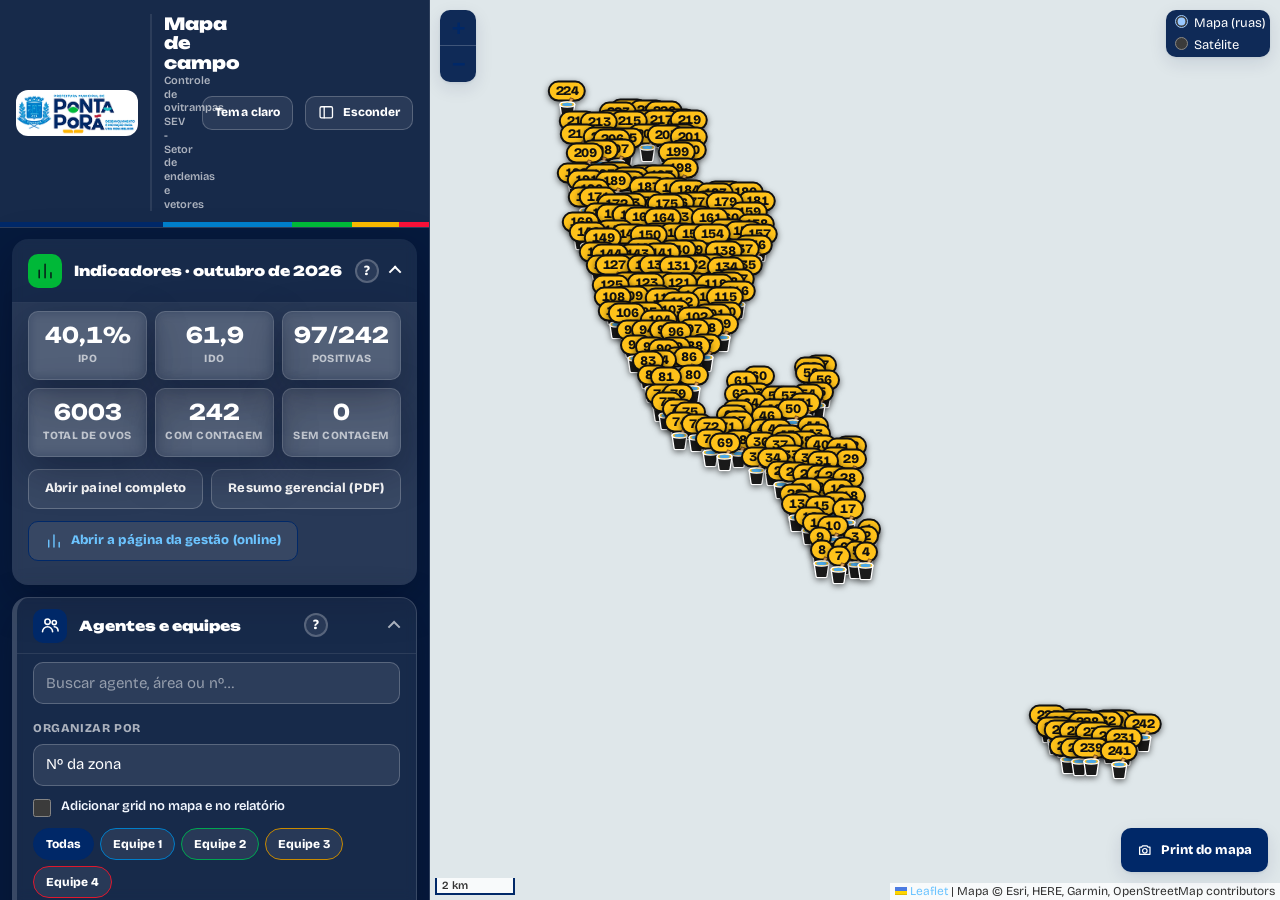
==== commit 058944d0: "Tema escuro premium nas duas paginas, tabelas alinhadas, botao de tema" ====
--- a/index.html
+++ b/index.html
@@ -8,10 +8,12 @@
 <link rel="icon" type="image/png" href="assets/img/favicon.png">
 <link rel="preload" href="assets/fonts/bricolage-800.woff2" as="font" type="font/woff2" crossorigin>
 <link rel="preload" href="assets/fonts/unbounded-900.woff2" as="font" type="font/woff2" crossorigin>
-<link rel="stylesheet" href="assets/css/tokens.css?v=28d5b64e">
-<link rel="stylesheet" href="assets/css/base.css?v=28d5b64e">
-<link rel="stylesheet" href="assets/vendor/leaflet.css?v=28d5b64e">
-<link rel="stylesheet" href="assets/css/app.css?v=28d5b64e">
+<link rel="stylesheet" href="assets/css/tokens.css?v=38268ca3">
+<link rel="stylesheet" href="assets/css/base.css?v=38268ca3">
+<link rel="stylesheet" href="assets/vendor/leaflet.css?v=38268ca3">
+<link rel="stylesheet" href="assets/css/app.css?v=38268ca3">
+<link rel="stylesheet" href="assets/css/tema-escuro.css?v=0">
+<script>try{if(localStorage.getItem("ovTema")==="claro")document.documentElement.setAttribute("data-tema","claro")}catch(e){}</script>
 </head>
 <body data-pagina="app">
 <div id="splash" role="status"><div data-splash-txt>Carregando dados…</div></div>
@@ -20,10 +22,11 @@
   <aside id="side" aria-label="Controles do mapa">
     <header class="sidehead">
       <div class="brand">
-        <img class="brand-logo" src="assets/img/logo-2x.png?v=28d5b64e" alt="Prefeitura Municipal de Ponta Porã" width="121" height="46">
+        <img class="brand-logo" src="assets/img/logo-2x.png?v=38268ca3" alt="Prefeitura Municipal de Ponta Porã" width="121" height="46">
         <div class="brand-txt"><h1>Mapa de campo</h1><p>Controle de ovitrampas<br>SEV - Setor de endemias e vetores</p></div>
       </div>
       <button id="closeMenu" class="btn btn-sm primary" type="button"><i data-ico="map"></i>Ver mapa</button>
+      <button id="btnTema" class="btn btn-sm" type="button" aria-pressed="false">Tema claro</button>
       <button id="hideMenu" class="btn btn-sm" type="button" title="Esconder o menu para ver o mapa maior"><i data-ico="panel"></i>Esconder</button>
     </header>
 
@@ -388,8 +391,8 @@
 
 
 
-<script src="assets/vendor/leaflet.js?v=28d5b64e"></script>
-<script src="assets/js/ui.js?v=28d5b64e"></script>
-<script src="assets/js/boot.js?v=28d5b64e"></script>
+<script src="assets/vendor/leaflet.js?v=38268ca3"></script>
+<script src="assets/js/ui.js?v=38268ca3"></script>
+<script src="assets/js/boot.js?v=38268ca3"></script>
 </body>
 </html>
--- a/assets/css/tema-escuro.css
+++ b/assets/css/tema-escuro.css
@@ -0,0 +1,92 @@
+/* tema-escuro.css — visual escuro "premium" nas duas páginas (padrão). O botão "Tema claro" (data-tema="claro" no <html>) volta ao visual claro.
+   Só sobrescreve cores/superfícies; tamanhos e estrutura continuam nos outros CSS. */
+html:not([data-tema=claro]){
+  color-scheme:dark;
+  --canvas:#061a3d; --surface:rgba(255,255,255,.07); --panel:rgba(255,255,255,.07); --card:rgba(255,255,255,.07); --bg:#061a3d;
+  --ink:#f2f7ff; --tx-2:rgba(255,255,255,.84); --mute:rgba(255,255,255,.64); --mute-2:rgba(255,255,255,.5);
+  --line:rgba(255,255,255,.16); --line-2:rgba(255,255,255,.09);
+  --navy:#ffffff; --azul-700:#6cc4ff; --link:#6cc4ff; --err:#ff8f9d; --ok:#3ddc84; --warn:#ffc233; --warn-bg:rgba(255,194,51,.14);
+  --azul-100:rgba(0,126,202,.22); --azul-50:rgba(0,126,202,.12); --azul-200:rgba(108,196,255,.35); --verde-100:rgba(61,220,132,.16); --vermelho-100:rgba(255,107,107,.16); --amarelo-100:rgba(255,194,51,.16);
+}
+html:not([data-tema=claro]) body{
+  background:#061a3d;color:var(--ink);
+  background-image:radial-gradient(900px 520px at 88% -8%,rgba(255,107,107,.16),transparent 70%),radial-gradient(900px 600px at 0% 100%,rgba(0,126,202,.30),transparent 70%),linear-gradient(180deg,#04122f,#0a2145 45%,#061a3d);
+  background-attachment:fixed;
+}
+/* cabeçalho */
+html:not([data-tema=claro]) .top,html:not([data-tema=claro]) header.top{background:linear-gradient(115deg,#04122f,#0a2145 55%,#0b3a7a);color:#fff;border-bottom:1px solid rgba(255,255,255,.12)}
+html:not([data-tema=claro]) .brand h1,html:not([data-tema=claro]) .top h1{color:#fff}
+html:not([data-tema=claro]) .brand p{color:#8fd0ff}
+html:not([data-tema=claro]) .brand img{background:#fff;border-radius:12px}
+/* cartões, tabelas, painéis: vidro */
+html:not([data-tema=claro]) :is(.cx,.eqcard,.gcard,.tw,.kpi,.mini,.aviso-card,.card,.panel,.sec,details.sec,.alt,.zapgrid .cx){
+  background:rgba(255,255,255,.07)!important;border-color:rgba(255,255,255,.15)!important;color:var(--ink);box-shadow:0 14px 40px rgba(0,8,30,.35);backdrop-filter:blur(6px)}
+html:not([data-tema=claro]) :is(h1,h2,h3,h4,b,strong,.kpi b){color:#fff}
+html:not([data-tema=claro]) h2::after{background:linear-gradient(90deg,#4cc3ff 0 60px,#ffc233 60px 90px,rgba(255,255,255,.16) 90px)}
+html:not([data-tema=claro]) :is(.kpi span,.nota,small,.hint,p){color:var(--mute)}
+/* tabelas alinhadas */
+html:not([data-tema=claro]) table{border-collapse:separate;border-spacing:0;width:100%;color:var(--ink)}
+html:not([data-tema=claro]) th{background:rgba(255,255,255,.10)!important;color:#cfe6ff!important;font-size:12px;text-transform:uppercase;letter-spacing:.04em;font-weight:800;text-align:left;padding:10px 12px;border-bottom:1px solid rgba(255,255,255,.18);white-space:nowrap;position:sticky;top:0;z-index:2}
+html:not([data-tema=claro]) td{padding:9px 12px;border-bottom:1px solid rgba(255,255,255,.08);vertical-align:middle;color:var(--ink)}
+html:not([data-tema=claro]) :is(th.n,td.n){text-align:right;font-variant-numeric:tabular-nums}
+html:not([data-tema=claro]) tbody tr:nth-child(even) td{background:rgba(255,255,255,.035)}
+html:not([data-tema=claro]) tbody tr:hover td{background:rgba(76,195,255,.12)}
+html:not([data-tema=claro]) tr.sel td{background:rgba(255,194,51,.22)!important}
+html:not([data-tema=claro]) table.heat td:first-child{background:#0a2145}
+html:not([data-tema=claro]) .tw{border-radius:18px;overflow:auto}
+/* botões, chips, abas, campos */
+html:not([data-tema=claro]) :is(button,.bt,.chip,.ghostbtn){background:rgba(255,255,255,.08);color:#fff;border-color:rgba(255,255,255,.22)}
+html:not([data-tema=claro]) :is(button,.bt,.chip,.ghostbtn):hover{background:rgba(255,255,255,.16)}
+html:not([data-tema=claro]) :is(button.pri,.chip.on,.zfmt button.pri,button[aria-pressed=true]){background:#1d8fe0;border-color:#1d8fe0;color:#fff}
+html:not([data-tema=claro]) button.lk{background:rgba(76,195,255,.12);border-color:#4cc3ff;color:#bfe6ff}
+html:not([data-tema=claro]) .tabs{background:rgba(255,255,255,.08);box-shadow:none;border:1px solid rgba(255,255,255,.15)}
+html:not([data-tema=claro]) .tabs button{color:#cfe0f5;background:transparent;border-color:transparent}
+html:not([data-tema=claro]) .tabs button.on{background:#1d8fe0;color:#fff}
+html:not([data-tema=claro]) :is(input,select,textarea){background:rgba(255,255,255,.09);color:#fff;border:1.5px solid rgba(255,255,255,.22)}
+html:not([data-tema=claro]) :is(input,select,textarea)::placeholder{color:rgba(255,255,255,.5)}
+html:not([data-tema=claro]) option{background:#0a2145;color:#fff}
+html:not([data-tema=claro]) a{color:#6cc4ff}
+html:not([data-tema=claro]) .pill{background:rgba(255,255,255,.14);color:#fff}
+html:not([data-tema=claro]) .aviso{background:rgba(255,194,51,.14);border-color:rgba(255,194,51,.5);color:#ffe29a}
+html:not([data-tema=claro]) #splash{background:#061a3d;color:#fff}
+/* mapas (Leaflet): popups e controles legíveis */
+html:not([data-tema=claro]) .leaflet-container{background:#0a2145}
+html:not([data-tema=claro]) :is(.leaflet-popup-content-wrapper,.leaflet-popup-tip){background:#0f2a57;color:#fff}
+html:not([data-tema=claro]) :is(.leaflet-bar a,.leaflet-control-layers){background:#0f2a57;color:#fff;border-color:rgba(255,255,255,.2)}
+/* impressão sempre clara (gasta menos tinta) */
+@media print{
+  html:not([data-tema=claro]){color-scheme:light}
+  html:not([data-tema=claro]) body{background:#fff!important;color:#0b1f3a}
+  html:not([data-tema=claro]) :is(.cx,.eqcard,.gcard,.tw,.kpi,.mini,.alt){background:#fff!important;border-color:#d5e2f1!important;color:#0b1f3a;box-shadow:none;backdrop-filter:none}
+  html:not([data-tema=claro]) :is(h1,h2,h3,h4,b,strong,.kpi b,td){color:#0a2145}
+  html:not([data-tema=claro]) th{background:#eef4fa!important;color:#0a2145!important;position:static}
+  html:not([data-tema=claro]) :is(p,small,.nota,.kpi span){color:#4b6381}
+  html:not([data-tema=claro]) tbody tr:nth-child(even) td{background:#f6f9fd}
+}
+/* tabelas: linhas sem fundo claro herdado, colunas com largura confortável e alinhadas */
+html:not([data-tema=claro]) tbody tr:nth-child(even){background:transparent}
+html:not([data-tema=claro]) tbody tr{background:transparent}
+html:not([data-tema=claro]) .tw table{min-width:100%;width:max-content}
+html:not([data-tema=claro]) td{white-space:nowrap}
+html:not([data-tema=claro]) td:nth-child(2):not(.n){white-space:normal;min-width:200px}
+html:not([data-tema=claro]) .alts{grid-template-columns:1fr}
+html:not([data-tema=claro]) .alts table{font-size:13.5px}
+html:not([data-tema=claro]) td svg{display:block;max-width:none}
+html:not([data-tema=claro]) .cx>.tw,html:not([data-tema=claro]) .cx .tw{background:transparent!important;box-shadow:none;border:0;backdrop-filter:none}
+/* gráficos SVG: textos e linhas de apoio claros sobre o fundo escuro */
+html:not([data-tema=claro]) svg text[fill="#002B68"],html:not([data-tema=claro]) svg text[fill="#002b68"]{fill:#ffffff}
+html:not([data-tema=claro]) svg text[fill="#5B7391"],html:not([data-tema=claro]) svg text[fill="#5b7391"]{fill:rgba(255,255,255,.66)}
+html:not([data-tema=claro]) svg [stroke="#E1EAF3"],html:not([data-tema=claro]) svg [stroke="#C5D6E8"]{stroke:rgba(255,255,255,.18)}
+html:not([data-tema=claro]) svg rect[fill="#007ECA"]{fill:#2a9df4}
+html:not([data-tema=claro]) svg circle[stroke="#fff"]{stroke:#0a2145}
+html:not([data-tema=claro]) svg text[fill="#002868"]{fill:#fff}
+html:not([data-tema=claro]) svg polyline[stroke="#002868"]{stroke:#4cc3ff}
+html:not([data-tema=claro]) svg circle[fill="#002868"]{fill:#4cc3ff}
+html:not([data-tema=claro]) svg rect[fill="#002B68"]{fill:#8fd0ff}
+html:not([data-tema=claro]) svg text[fill="#E0182D"]{fill:#ff8f9d}
+html:not([data-tema=claro]) svg text[fill="#00A651"]{fill:#3ddc84}
+html:not([data-tema=claro]) .sobe{color:#ff8f9d}
+html:not([data-tema=claro]) .desce{color:#3ddc84}
+html:not([data-tema=claro]) :is(textarea,input:not([type=checkbox]):not([type=radio]),select){background:rgba(255,255,255,.09)!important;color:#fff!important}
+html:not([data-tema=claro]) .sec>summary,html:not([data-tema=claro]) .sec>summary span,html:not([data-tema=claro]) .sec>summary b{color:#fff!important}
+html:not([data-tema=claro]) .sec>summary{background:transparent}
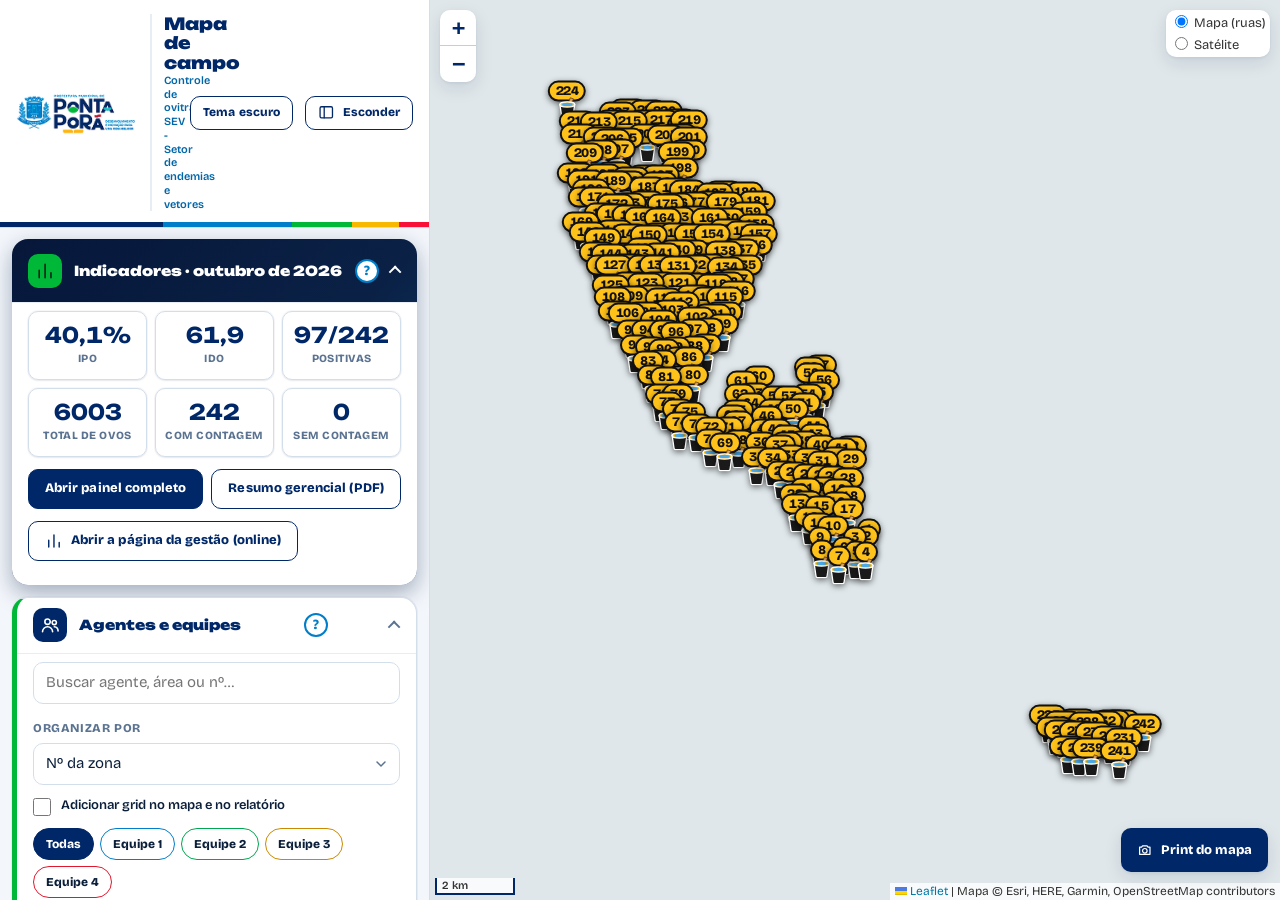
==== commit b66850e0: "Tema claro como padrao; tema escuro opcional" ====
--- a/index.html
+++ b/index.html
@@ -8,12 +8,12 @@
 <link rel="icon" type="image/png" href="assets/img/favicon.png">
 <link rel="preload" href="assets/fonts/bricolage-800.woff2" as="font" type="font/woff2" crossorigin>
 <link rel="preload" href="assets/fonts/unbounded-900.woff2" as="font" type="font/woff2" crossorigin>
-<link rel="stylesheet" href="assets/css/tokens.css?v=38268ca3">
-<link rel="stylesheet" href="assets/css/base.css?v=38268ca3">
-<link rel="stylesheet" href="assets/vendor/leaflet.css?v=38268ca3">
-<link rel="stylesheet" href="assets/css/app.css?v=38268ca3">
+<link rel="stylesheet" href="assets/css/tokens.css?v=0b2011c0">
+<link rel="stylesheet" href="assets/css/base.css?v=0b2011c0">
+<link rel="stylesheet" href="assets/vendor/leaflet.css?v=0b2011c0">
+<link rel="stylesheet" href="assets/css/app.css?v=0b2011c0">
 <link rel="stylesheet" href="assets/css/tema-escuro.css?v=0">
-<script>try{if(localStorage.getItem("ovTema")==="claro")document.documentElement.setAttribute("data-tema","claro")}catch(e){}</script>
+<script>var m="claro";try{if(localStorage.getItem("ovTema")==="escuro")m="escuro"}catch(e){}document.documentElement.setAttribute("data-tema",m)</script>
 </head>
 <body data-pagina="app">
 <div id="splash" role="status"><div data-splash-txt>Carregando dados…</div></div>
@@ -22,11 +22,11 @@
   <aside id="side" aria-label="Controles do mapa">
     <header class="sidehead">
       <div class="brand">
-        <img class="brand-logo" src="assets/img/logo-2x.png?v=38268ca3" alt="Prefeitura Municipal de Ponta Porã" width="121" height="46">
+        <img class="brand-logo" src="assets/img/logo-2x.png?v=0b2011c0" alt="Prefeitura Municipal de Ponta Porã" width="121" height="46">
         <div class="brand-txt"><h1>Mapa de campo</h1><p>Controle de ovitrampas<br>SEV - Setor de endemias e vetores</p></div>
       </div>
       <button id="closeMenu" class="btn btn-sm primary" type="button"><i data-ico="map"></i>Ver mapa</button>
-      <button id="btnTema" class="btn btn-sm" type="button" aria-pressed="false">Tema claro</button>
+      <button id="btnTema" class="btn btn-sm" type="button" aria-pressed="false">Tema escuro</button>
       <button id="hideMenu" class="btn btn-sm" type="button" title="Esconder o menu para ver o mapa maior"><i data-ico="panel"></i>Esconder</button>
     </header>
 
@@ -391,8 +391,8 @@
 
 
 
-<script src="assets/vendor/leaflet.js?v=38268ca3"></script>
-<script src="assets/js/ui.js?v=38268ca3"></script>
-<script src="assets/js/boot.js?v=38268ca3"></script>
+<script src="assets/vendor/leaflet.js?v=0b2011c0"></script>
+<script src="assets/js/ui.js?v=0b2011c0"></script>
+<script src="assets/js/boot.js?v=0b2011c0"></script>
 </body>
 </html>
--- a/assets/css/tema-escuro.css
+++ b/assets/css/tema-escuro.css
@@ -1,6 +1,6 @@
-/* tema-escuro.css — visual escuro "premium" nas duas páginas (padrão). O botão "Tema claro" (data-tema="claro" no <html>) volta ao visual claro.
+/* tema-escuro.css — visual escuro premium, ativado pelo botão "Tema escuro" (data-tema="escuro" no <html>). O padrão é o tema claro. Só sobrescreve cores/superfícies. */
    Só sobrescreve cores/superfícies; tamanhos e estrutura continuam nos outros CSS. */
-html:not([data-tema=claro]){
+html[data-tema=escuro]{
   color-scheme:dark;
   --canvas:#061a3d; --surface:rgba(255,255,255,.07); --panel:rgba(255,255,255,.07); --card:rgba(255,255,255,.07); --bg:#061a3d;
   --ink:#f2f7ff; --tx-2:rgba(255,255,255,.84); --mute:rgba(255,255,255,.64); --mute-2:rgba(255,255,255,.5);
@@ -8,85 +8,85 @@
   --navy:#ffffff; --azul-700:#6cc4ff; --link:#6cc4ff; --err:#ff8f9d; --ok:#3ddc84; --warn:#ffc233; --warn-bg:rgba(255,194,51,.14);
   --azul-100:rgba(0,126,202,.22); --azul-50:rgba(0,126,202,.12); --azul-200:rgba(108,196,255,.35); --verde-100:rgba(61,220,132,.16); --vermelho-100:rgba(255,107,107,.16); --amarelo-100:rgba(255,194,51,.16);
 }
-html:not([data-tema=claro]) body{
+html[data-tema=escuro] body{
   background:#061a3d;color:var(--ink);
   background-image:radial-gradient(900px 520px at 88% -8%,rgba(255,107,107,.16),transparent 70%),radial-gradient(900px 600px at 0% 100%,rgba(0,126,202,.30),transparent 70%),linear-gradient(180deg,#04122f,#0a2145 45%,#061a3d);
   background-attachment:fixed;
 }
 /* cabeçalho */
-html:not([data-tema=claro]) .top,html:not([data-tema=claro]) header.top{background:linear-gradient(115deg,#04122f,#0a2145 55%,#0b3a7a);color:#fff;border-bottom:1px solid rgba(255,255,255,.12)}
-html:not([data-tema=claro]) .brand h1,html:not([data-tema=claro]) .top h1{color:#fff}
-html:not([data-tema=claro]) .brand p{color:#8fd0ff}
-html:not([data-tema=claro]) .brand img{background:#fff;border-radius:12px}
+html[data-tema=escuro] .top,html[data-tema=escuro] header.top{background:linear-gradient(115deg,#04122f,#0a2145 55%,#0b3a7a);color:#fff;border-bottom:1px solid rgba(255,255,255,.12)}
+html[data-tema=escuro] .brand h1,html[data-tema=escuro] .top h1{color:#fff}
+html[data-tema=escuro] .brand p{color:#8fd0ff}
+html[data-tema=escuro] .brand img{background:#fff;border-radius:12px}
 /* cartões, tabelas, painéis: vidro */
-html:not([data-tema=claro]) :is(.cx,.eqcard,.gcard,.tw,.kpi,.mini,.aviso-card,.card,.panel,.sec,details.sec,.alt,.zapgrid .cx){
+html[data-tema=escuro] :is(.cx,.eqcard,.gcard,.tw,.kpi,.mini,.aviso-card,.card,.panel,.sec,details.sec,.alt,.zapgrid .cx){
   background:rgba(255,255,255,.07)!important;border-color:rgba(255,255,255,.15)!important;color:var(--ink);box-shadow:0 14px 40px rgba(0,8,30,.35);backdrop-filter:blur(6px)}
-html:not([data-tema=claro]) :is(h1,h2,h3,h4,b,strong,.kpi b){color:#fff}
-html:not([data-tema=claro]) h2::after{background:linear-gradient(90deg,#4cc3ff 0 60px,#ffc233 60px 90px,rgba(255,255,255,.16) 90px)}
-html:not([data-tema=claro]) :is(.kpi span,.nota,small,.hint,p){color:var(--mute)}
+html[data-tema=escuro] :is(h1,h2,h3,h4,b,strong,.kpi b){color:#fff}
+html[data-tema=escuro] h2::after{background:linear-gradient(90deg,#4cc3ff 0 60px,#ffc233 60px 90px,rgba(255,255,255,.16) 90px)}
+html[data-tema=escuro] :is(.kpi span,.nota,small,.hint,p){color:var(--mute)}
 /* tabelas alinhadas */
-html:not([data-tema=claro]) table{border-collapse:separate;border-spacing:0;width:100%;color:var(--ink)}
-html:not([data-tema=claro]) th{background:rgba(255,255,255,.10)!important;color:#cfe6ff!important;font-size:12px;text-transform:uppercase;letter-spacing:.04em;font-weight:800;text-align:left;padding:10px 12px;border-bottom:1px solid rgba(255,255,255,.18);white-space:nowrap;position:sticky;top:0;z-index:2}
-html:not([data-tema=claro]) td{padding:9px 12px;border-bottom:1px solid rgba(255,255,255,.08);vertical-align:middle;color:var(--ink)}
-html:not([data-tema=claro]) :is(th.n,td.n){text-align:right;font-variant-numeric:tabular-nums}
-html:not([data-tema=claro]) tbody tr:nth-child(even) td{background:rgba(255,255,255,.035)}
-html:not([data-tema=claro]) tbody tr:hover td{background:rgba(76,195,255,.12)}
-html:not([data-tema=claro]) tr.sel td{background:rgba(255,194,51,.22)!important}
-html:not([data-tema=claro]) table.heat td:first-child{background:#0a2145}
-html:not([data-tema=claro]) .tw{border-radius:18px;overflow:auto}
+html[data-tema=escuro] table{border-collapse:separate;border-spacing:0;width:100%;color:var(--ink)}
+html[data-tema=escuro] th{background:rgba(255,255,255,.10)!important;color:#cfe6ff!important;font-size:12px;text-transform:uppercase;letter-spacing:.04em;font-weight:800;text-align:left;padding:10px 12px;border-bottom:1px solid rgba(255,255,255,.18);white-space:nowrap;position:sticky;top:0;z-index:2}
+html[data-tema=escuro] td{padding:9px 12px;border-bottom:1px solid rgba(255,255,255,.08);vertical-align:middle;color:var(--ink)}
+html[data-tema=escuro] :is(th.n,td.n){text-align:right;font-variant-numeric:tabular-nums}
+html[data-tema=escuro] tbody tr:nth-child(even) td{background:rgba(255,255,255,.035)}
+html[data-tema=escuro] tbody tr:hover td{background:rgba(76,195,255,.12)}
+html[data-tema=escuro] tr.sel td{background:rgba(255,194,51,.22)!important}
+html[data-tema=escuro] table.heat td:first-child{background:#0a2145}
+html[data-tema=escuro] .tw{border-radius:18px;overflow:auto}
 /* botões, chips, abas, campos */
-html:not([data-tema=claro]) :is(button,.bt,.chip,.ghostbtn){background:rgba(255,255,255,.08);color:#fff;border-color:rgba(255,255,255,.22)}
-html:not([data-tema=claro]) :is(button,.bt,.chip,.ghostbtn):hover{background:rgba(255,255,255,.16)}
-html:not([data-tema=claro]) :is(button.pri,.chip.on,.zfmt button.pri,button[aria-pressed=true]){background:#1d8fe0;border-color:#1d8fe0;color:#fff}
-html:not([data-tema=claro]) button.lk{background:rgba(76,195,255,.12);border-color:#4cc3ff;color:#bfe6ff}
-html:not([data-tema=claro]) .tabs{background:rgba(255,255,255,.08);box-shadow:none;border:1px solid rgba(255,255,255,.15)}
-html:not([data-tema=claro]) .tabs button{color:#cfe0f5;background:transparent;border-color:transparent}
-html:not([data-tema=claro]) .tabs button.on{background:#1d8fe0;color:#fff}
-html:not([data-tema=claro]) :is(input,select,textarea){background:rgba(255,255,255,.09);color:#fff;border:1.5px solid rgba(255,255,255,.22)}
-html:not([data-tema=claro]) :is(input,select,textarea)::placeholder{color:rgba(255,255,255,.5)}
-html:not([data-tema=claro]) option{background:#0a2145;color:#fff}
-html:not([data-tema=claro]) a{color:#6cc4ff}
-html:not([data-tema=claro]) .pill{background:rgba(255,255,255,.14);color:#fff}
-html:not([data-tema=claro]) .aviso{background:rgba(255,194,51,.14);border-color:rgba(255,194,51,.5);color:#ffe29a}
-html:not([data-tema=claro]) #splash{background:#061a3d;color:#fff}
+html[data-tema=escuro] :is(button,.bt,.chip,.ghostbtn){background:rgba(255,255,255,.08);color:#fff;border-color:rgba(255,255,255,.22)}
+html[data-tema=escuro] :is(button,.bt,.chip,.ghostbtn):hover{background:rgba(255,255,255,.16)}
+html[data-tema=escuro] :is(button.pri,.chip.on,.zfmt button.pri,button[aria-pressed=true]){background:#1d8fe0;border-color:#1d8fe0;color:#fff}
+html[data-tema=escuro] button.lk{background:rgba(76,195,255,.12);border-color:#4cc3ff;color:#bfe6ff}
+html[data-tema=escuro] .tabs{background:rgba(255,255,255,.08);box-shadow:none;border:1px solid rgba(255,255,255,.15)}
+html[data-tema=escuro] .tabs button{color:#cfe0f5;background:transparent;border-color:transparent}
+html[data-tema=escuro] .tabs button.on{background:#1d8fe0;color:#fff}
+html[data-tema=escuro] :is(input,select,textarea){background:rgba(255,255,255,.09);color:#fff;border:1.5px solid rgba(255,255,255,.22)}
+html[data-tema=escuro] :is(input,select,textarea)::placeholder{color:rgba(255,255,255,.5)}
+html[data-tema=escuro] option{background:#0a2145;color:#fff}
+html[data-tema=escuro] a{color:#6cc4ff}
+html[data-tema=escuro] .pill{background:rgba(255,255,255,.14);color:#fff}
+html[data-tema=escuro] .aviso{background:rgba(255,194,51,.14);border-color:rgba(255,194,51,.5);color:#ffe29a}
+html[data-tema=escuro] #splash{background:#061a3d;color:#fff}
 /* mapas (Leaflet): popups e controles legíveis */
-html:not([data-tema=claro]) .leaflet-container{background:#0a2145}
-html:not([data-tema=claro]) :is(.leaflet-popup-content-wrapper,.leaflet-popup-tip){background:#0f2a57;color:#fff}
-html:not([data-tema=claro]) :is(.leaflet-bar a,.leaflet-control-layers){background:#0f2a57;color:#fff;border-color:rgba(255,255,255,.2)}
+html[data-tema=escuro] .leaflet-container{background:#0a2145}
+html[data-tema=escuro] :is(.leaflet-popup-content-wrapper,.leaflet-popup-tip){background:#0f2a57;color:#fff}
+html[data-tema=escuro] :is(.leaflet-bar a,.leaflet-control-layers){background:#0f2a57;color:#fff;border-color:rgba(255,255,255,.2)}
 /* impressão sempre clara (gasta menos tinta) */
 @media print{
-  html:not([data-tema=claro]){color-scheme:light}
-  html:not([data-tema=claro]) body{background:#fff!important;color:#0b1f3a}
-  html:not([data-tema=claro]) :is(.cx,.eqcard,.gcard,.tw,.kpi,.mini,.alt){background:#fff!important;border-color:#d5e2f1!important;color:#0b1f3a;box-shadow:none;backdrop-filter:none}
-  html:not([data-tema=claro]) :is(h1,h2,h3,h4,b,strong,.kpi b,td){color:#0a2145}
-  html:not([data-tema=claro]) th{background:#eef4fa!important;color:#0a2145!important;position:static}
-  html:not([data-tema=claro]) :is(p,small,.nota,.kpi span){color:#4b6381}
-  html:not([data-tema=claro]) tbody tr:nth-child(even) td{background:#f6f9fd}
+  html[data-tema=escuro]{color-scheme:light}
+  html[data-tema=escuro] body{background:#fff!important;color:#0b1f3a}
+  html[data-tema=escuro] :is(.cx,.eqcard,.gcard,.tw,.kpi,.mini,.alt){background:#fff!important;border-color:#d5e2f1!important;color:#0b1f3a;box-shadow:none;backdrop-filter:none}
+  html[data-tema=escuro] :is(h1,h2,h3,h4,b,strong,.kpi b,td){color:#0a2145}
+  html[data-tema=escuro] th{background:#eef4fa!important;color:#0a2145!important;position:static}
+  html[data-tema=escuro] :is(p,small,.nota,.kpi span){color:#4b6381}
+  html[data-tema=escuro] tbody tr:nth-child(even) td{background:#f6f9fd}
 }
 /* tabelas: linhas sem fundo claro herdado, colunas com largura confortável e alinhadas */
-html:not([data-tema=claro]) tbody tr:nth-child(even){background:transparent}
-html:not([data-tema=claro]) tbody tr{background:transparent}
-html:not([data-tema=claro]) .tw table{min-width:100%;width:max-content}
-html:not([data-tema=claro]) td{white-space:nowrap}
-html:not([data-tema=claro]) td:nth-child(2):not(.n){white-space:normal;min-width:200px}
-html:not([data-tema=claro]) .alts{grid-template-columns:1fr}
-html:not([data-tema=claro]) .alts table{font-size:13.5px}
-html:not([data-tema=claro]) td svg{display:block;max-width:none}
-html:not([data-tema=claro]) .cx>.tw,html:not([data-tema=claro]) .cx .tw{background:transparent!important;box-shadow:none;border:0;backdrop-filter:none}
+html[data-tema=escuro] tbody tr:nth-child(even){background:transparent}
+html[data-tema=escuro] tbody tr{background:transparent}
+html[data-tema=escuro] .tw table{min-width:100%;width:max-content}
+html[data-tema=escuro] td{white-space:nowrap}
+html[data-tema=escuro] td:nth-child(2):not(.n){white-space:normal;min-width:200px}
+html[data-tema=escuro] .alts{grid-template-columns:1fr}
+html[data-tema=escuro] .alts table{font-size:13.5px}
+html[data-tema=escuro] td svg{display:block;max-width:none}
+html[data-tema=escuro] .cx>.tw,html[data-tema=escuro] .cx .tw{background:transparent!important;box-shadow:none;border:0;backdrop-filter:none}
 /* gráficos SVG: textos e linhas de apoio claros sobre o fundo escuro */
-html:not([data-tema=claro]) svg text[fill="#002B68"],html:not([data-tema=claro]) svg text[fill="#002b68"]{fill:#ffffff}
-html:not([data-tema=claro]) svg text[fill="#5B7391"],html:not([data-tema=claro]) svg text[fill="#5b7391"]{fill:rgba(255,255,255,.66)}
-html:not([data-tema=claro]) svg [stroke="#E1EAF3"],html:not([data-tema=claro]) svg [stroke="#C5D6E8"]{stroke:rgba(255,255,255,.18)}
-html:not([data-tema=claro]) svg rect[fill="#007ECA"]{fill:#2a9df4}
-html:not([data-tema=claro]) svg circle[stroke="#fff"]{stroke:#0a2145}
-html:not([data-tema=claro]) svg text[fill="#002868"]{fill:#fff}
-html:not([data-tema=claro]) svg polyline[stroke="#002868"]{stroke:#4cc3ff}
-html:not([data-tema=claro]) svg circle[fill="#002868"]{fill:#4cc3ff}
-html:not([data-tema=claro]) svg rect[fill="#002B68"]{fill:#8fd0ff}
-html:not([data-tema=claro]) svg text[fill="#E0182D"]{fill:#ff8f9d}
-html:not([data-tema=claro]) svg text[fill="#00A651"]{fill:#3ddc84}
-html:not([data-tema=claro]) .sobe{color:#ff8f9d}
-html:not([data-tema=claro]) .desce{color:#3ddc84}
-html:not([data-tema=claro]) :is(textarea,input:not([type=checkbox]):not([type=radio]),select){background:rgba(255,255,255,.09)!important;color:#fff!important}
-html:not([data-tema=claro]) .sec>summary,html:not([data-tema=claro]) .sec>summary span,html:not([data-tema=claro]) .sec>summary b{color:#fff!important}
-html:not([data-tema=claro]) .sec>summary{background:transparent}
+html[data-tema=escuro] svg text[fill="#002B68"],html[data-tema=escuro] svg text[fill="#002b68"]{fill:#ffffff}
+html[data-tema=escuro] svg text[fill="#5B7391"],html[data-tema=escuro] svg text[fill="#5b7391"]{fill:rgba(255,255,255,.66)}
+html[data-tema=escuro] svg [stroke="#E1EAF3"],html[data-tema=escuro] svg [stroke="#C5D6E8"]{stroke:rgba(255,255,255,.18)}
+html[data-tema=escuro] svg rect[fill="#007ECA"]{fill:#2a9df4}
+html[data-tema=escuro] svg circle[stroke="#fff"]{stroke:#0a2145}
+html[data-tema=escuro] svg text[fill="#002868"]{fill:#fff}
+html[data-tema=escuro] svg polyline[stroke="#002868"]{stroke:#4cc3ff}
+html[data-tema=escuro] svg circle[fill="#002868"]{fill:#4cc3ff}
+html[data-tema=escuro] svg rect[fill="#002B68"]{fill:#8fd0ff}
+html[data-tema=escuro] svg text[fill="#E0182D"]{fill:#ff8f9d}
+html[data-tema=escuro] svg text[fill="#00A651"]{fill:#3ddc84}
+html[data-tema=escuro] .sobe{color:#ff8f9d}
+html[data-tema=escuro] .desce{color:#3ddc84}
+html[data-tema=escuro] :is(textarea,input:not([type=checkbox]):not([type=radio]),select){background:rgba(255,255,255,.09)!important;color:#fff!important}
+html[data-tema=escuro] .sec>summary,html[data-tema=escuro] .sec>summary span,html[data-tema=escuro] .sec>summary b{color:#fff!important}
+html[data-tema=escuro] .sec>summary{background:transparent}
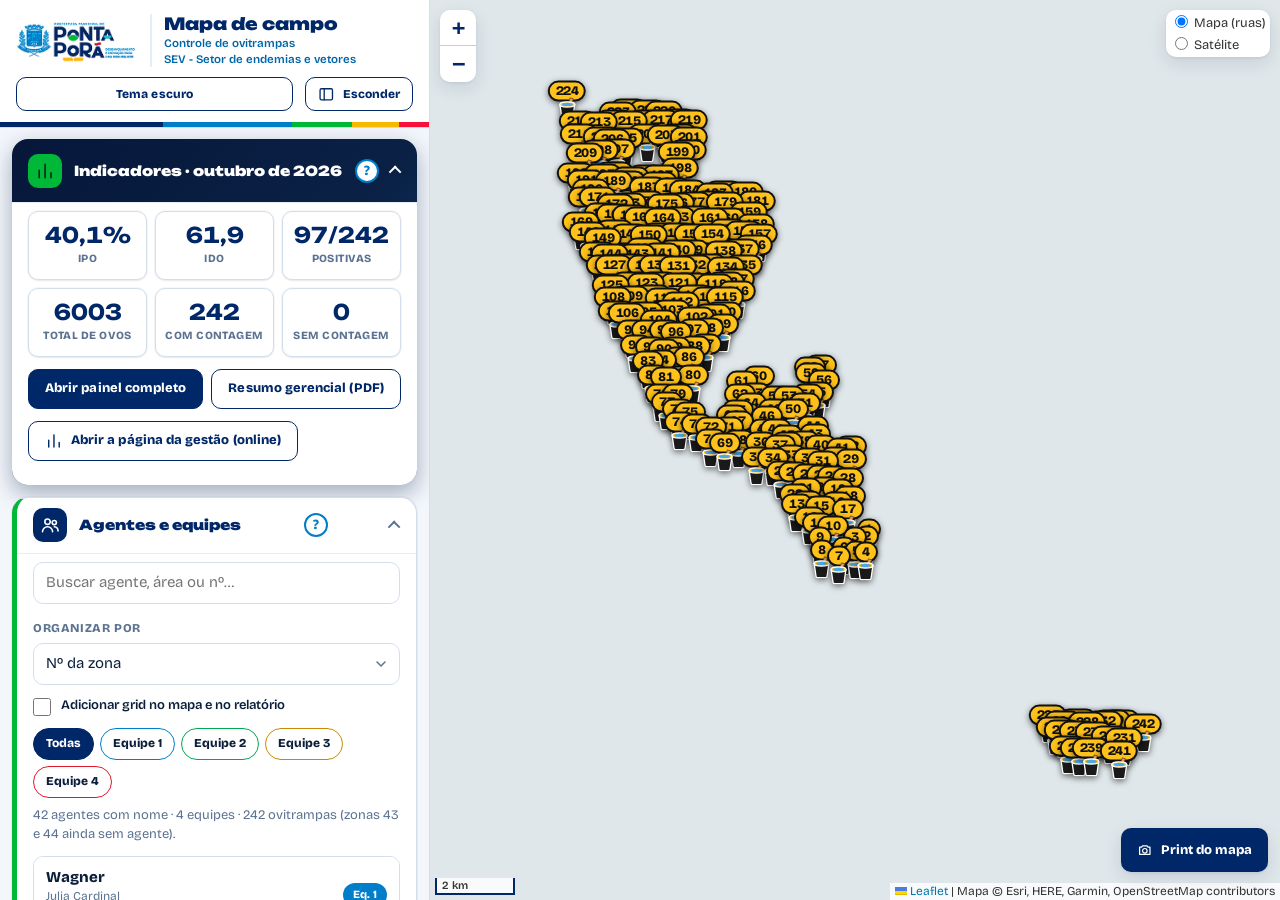
==== commit 734c9a3b: "Mapa de campo: cabecalho do menu alinhado" ====
--- a/index.html
+++ b/index.html
@@ -8,10 +8,10 @@
 <link rel="icon" type="image/png" href="assets/img/favicon.png">
 <link rel="preload" href="assets/fonts/bricolage-800.woff2" as="font" type="font/woff2" crossorigin>
 <link rel="preload" href="assets/fonts/unbounded-900.woff2" as="font" type="font/woff2" crossorigin>
-<link rel="stylesheet" href="assets/css/tokens.css?v=0b2011c0">
-<link rel="stylesheet" href="assets/css/base.css?v=0b2011c0">
-<link rel="stylesheet" href="assets/vendor/leaflet.css?v=0b2011c0">
-<link rel="stylesheet" href="assets/css/app.css?v=0b2011c0">
+<link rel="stylesheet" href="assets/css/tokens.css?v=239fd69b">
+<link rel="stylesheet" href="assets/css/base.css?v=239fd69b">
+<link rel="stylesheet" href="assets/vendor/leaflet.css?v=239fd69b">
+<link rel="stylesheet" href="assets/css/app.css?v=239fd69b">
 <link rel="stylesheet" href="assets/css/tema-escuro.css?v=0">
 <script>var m="claro";try{if(localStorage.getItem("ovTema")==="escuro")m="escuro"}catch(e){}document.documentElement.setAttribute("data-tema",m)</script>
 </head>
@@ -22,7 +22,7 @@
   <aside id="side" aria-label="Controles do mapa">
     <header class="sidehead">
       <div class="brand">
-        <img class="brand-logo" src="assets/img/logo-2x.png?v=0b2011c0" alt="Prefeitura Municipal de Ponta Porã" width="121" height="46">
+        <img class="brand-logo" src="assets/img/logo-2x.png?v=239fd69b" alt="Prefeitura Municipal de Ponta Porã" width="121" height="46">
         <div class="brand-txt"><h1>Mapa de campo</h1><p>Controle de ovitrampas<br>SEV - Setor de endemias e vetores</p></div>
       </div>
       <button id="closeMenu" class="btn btn-sm primary" type="button"><i data-ico="map"></i>Ver mapa</button>
@@ -391,8 +391,8 @@
 
 
 
-<script src="assets/vendor/leaflet.js?v=0b2011c0"></script>
-<script src="assets/js/ui.js?v=0b2011c0"></script>
-<script src="assets/js/boot.js?v=0b2011c0"></script>
+<script src="assets/vendor/leaflet.js?v=239fd69b"></script>
+<script src="assets/js/ui.js?v=239fd69b"></script>
+<script src="assets/js/boot.js?v=239fd69b"></script>
 </body>
 </html>
--- a/assets/css/app.css
+++ b/assets/css/app.css
@@ -208,3 +208,11 @@
 .sec>summary>span{font-size:.86rem}
 .brand-txt h1{font-size:1.05rem}
 .subsec h3,.secbody h3{font-size:.8rem}
+
+/* cabeçalho do menu: logo + título na 1ª linha, botões alinhados na 2ª */
+.sidehead{flex-wrap:wrap;row-gap:10px}
+.brand{flex:1 1 100%}
+.brand-txt{flex:1}
+.brand-txt h1{font-size:1.05rem;white-space:nowrap;line-height:1.2}
+.brand-txt p{font-size:.72rem;line-height:1.35}
+.sidehead>.btn{flex:1 1 0;justify-content:center;white-space:nowrap}
--- a/assets/css/tema-escuro.css
+++ b/assets/css/tema-escuro.css
@@ -69,7 +69,6 @@
 html[data-tema=escuro] .tw table{min-width:100%;width:max-content}
 html[data-tema=escuro] td{white-space:nowrap}
 html[data-tema=escuro] td:nth-child(2):not(.n){white-space:normal;min-width:200px}
-html[data-tema=escuro] .alts{grid-template-columns:1fr}
 html[data-tema=escuro] .alts table{font-size:13.5px}
 html[data-tema=escuro] td svg{display:block;max-width:none}
 html[data-tema=escuro] .cx>.tw,html[data-tema=escuro] .cx .tw{background:transparent!important;box-shadow:none;border:0;backdrop-filter:none}
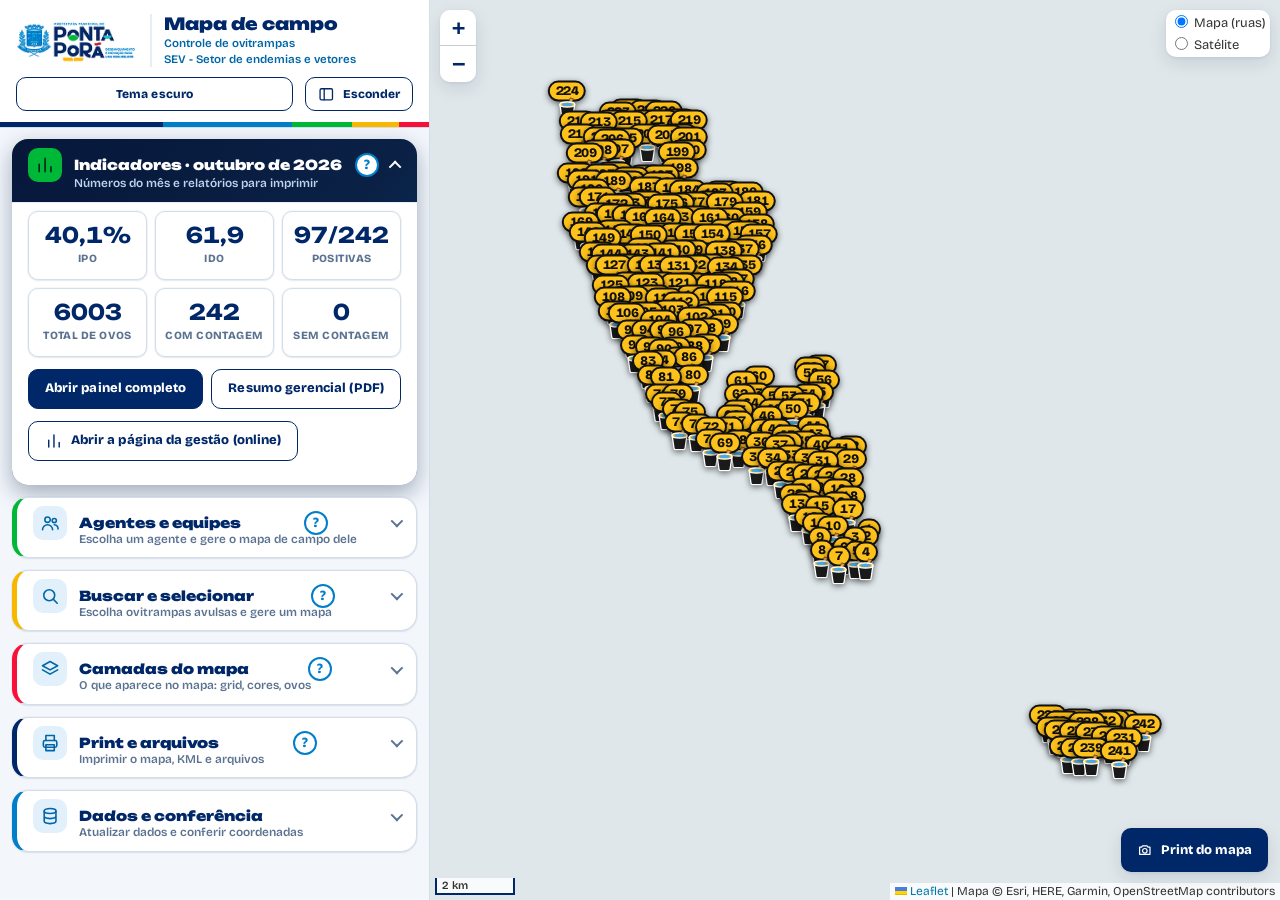
==== commit dec756de: "Menu mais claro (subtitulos, uma secao aberta por vez) e tema escuro em camadas" ====
--- a/index.html
+++ b/index.html
@@ -8,10 +8,10 @@
 <link rel="icon" type="image/png" href="assets/img/favicon.png">
 <link rel="preload" href="assets/fonts/bricolage-800.woff2" as="font" type="font/woff2" crossorigin>
 <link rel="preload" href="assets/fonts/unbounded-900.woff2" as="font" type="font/woff2" crossorigin>
-<link rel="stylesheet" href="assets/css/tokens.css?v=239fd69b">
-<link rel="stylesheet" href="assets/css/base.css?v=239fd69b">
-<link rel="stylesheet" href="assets/vendor/leaflet.css?v=239fd69b">
-<link rel="stylesheet" href="assets/css/app.css?v=239fd69b">
+<link rel="stylesheet" href="assets/css/tokens.css?v=fcddf236">
+<link rel="stylesheet" href="assets/css/base.css?v=fcddf236">
+<link rel="stylesheet" href="assets/vendor/leaflet.css?v=fcddf236">
+<link rel="stylesheet" href="assets/css/app.css?v=fcddf236">
 <link rel="stylesheet" href="assets/css/tema-escuro.css?v=0">
 <script>var m="claro";try{if(localStorage.getItem("ovTema")==="escuro")m="escuro"}catch(e){}document.documentElement.setAttribute("data-tema",m)</script>
 </head>
@@ -22,7 +22,7 @@
   <aside id="side" aria-label="Controles do mapa">
     <header class="sidehead">
       <div class="brand">
-        <img class="brand-logo" src="assets/img/logo-2x.png?v=239fd69b" alt="Prefeitura Municipal de Ponta Porã" width="121" height="46">
+        <img class="brand-logo" src="assets/img/logo-2x.png?v=fcddf236" alt="Prefeitura Municipal de Ponta Porã" width="121" height="46">
         <div class="brand-txt"><h1>Mapa de campo</h1><p>Controle de ovitrampas<br>SEV - Setor de endemias e vetores</p></div>
       </div>
       <button id="closeMenu" class="btn btn-sm primary" type="button"><i data-ico="map"></i>Ver mapa</button>
@@ -31,7 +31,7 @@
     </header>
 
     <details class="sec destaque" open>
-      <summary><i data-ico="chart"></i><span id="indTit">Indicadores</span></summary>
+      <summary><i data-ico="chart"></i><span id="indTit">Indicadores</span><small class="sub">Números do mês e relatórios para imprimir</small></summary>
       <div class="secbody">
       <div id="kpiResumo" class="kpis"></div>
       <div class="row">
@@ -43,8 +43,8 @@
       </div>
     </details>
 
-    <details class="sec" open>
-      <summary><i data-ico="users"></i><span>Agentes e equipes</span></summary>
+    <details class="sec">
+      <summary><i data-ico="users"></i><span>Agentes e equipes</span><small class="sub">Escolha um agente e gere o mapa de campo dele</small></summary>
       <div class="secbody">
       <input id="agBusca" type="search" placeholder="Buscar agente, área ou nº…" aria-label="Buscar agente" autocomplete="off">
       <label for="agOrd" class="field-label">Organizar por</label>
@@ -76,7 +76,7 @@
     </details>
 
     <details class="sec">
-      <summary><i data-ico="search"></i><span>Buscar e selecionar</span></summary>
+      <summary><i data-ico="search"></i><span>Buscar e selecionar</span><small class="sub">Escolha ovitrampas avulsas e gere um mapa</small></summary>
       <div class="secbody">
       <div class="search">
         <input id="q" type="search" inputmode="search" autocomplete="off" placeholder="Pesquisar nº, rua ou endereço" aria-label="Pesquisar ovitrampa">
@@ -111,7 +111,7 @@
     </details>
 
     <details class="sec">
-      <summary><i data-ico="layers"></i><span>Camadas do mapa</span></summary>
+      <summary><i data-ico="layers"></i><span>Camadas do mapa</span><small class="sub">O que aparece no mapa: grid, cores, ovos</small></summary>
       <div class="secbody">
       <div class="subsec first">
         <h3>Grid de quadrículas</h3>
@@ -172,7 +172,7 @@
     
 
     <details class="sec">
-      <summary><i data-ico="printer"></i><span>Print e arquivos</span></summary>
+      <summary><i data-ico="printer"></i><span>Print e arquivos</span><small class="sub">Imprimir o mapa, KML e arquivos</small></summary>
       <div class="secbody">
       <label for="fundo" class="field-label">Mapa de fundo do print</label>
       <select id="fundo" aria-label="Mapa de fundo do print">
@@ -211,7 +211,7 @@
     </details>
 
     <details class="sec">
-      <summary><i data-ico="database"></i><span>Dados e conferência</span></summary>
+      <summary><i data-ico="database"></i><span>Dados e conferência</span><small class="sub">Atualizar dados e conferir coordenadas</small></summary>
       <div class="secbody">
       <p class="hint" id="dadosInfo"></p>
       <div class="row">
@@ -391,8 +391,8 @@
 
 
 
-<script src="assets/vendor/leaflet.js?v=239fd69b"></script>
-<script src="assets/js/ui.js?v=239fd69b"></script>
-<script src="assets/js/boot.js?v=239fd69b"></script>
+<script src="assets/vendor/leaflet.js?v=fcddf236"></script>
+<script src="assets/js/ui.js?v=fcddf236"></script>
+<script src="assets/js/boot.js?v=fcddf236"></script>
 </body>
 </html>
--- a/assets/css/tema-escuro.css
+++ b/assets/css/tema-escuro.css
@@ -89,3 +89,41 @@
 html[data-tema=escuro] :is(textarea,input:not([type=checkbox]):not([type=radio]),select){background:rgba(255,255,255,.09)!important;color:#fff!important}
 html[data-tema=escuro] .sec>summary,html[data-tema=escuro] .sec>summary span,html[data-tema=escuro] .sec>summary b{color:#fff!important}
 html[data-tema=escuro] .sec>summary{background:transparent}
+
+/* ===== menu lateral escuro: camadas SÓLIDAS (sem transparência) para dar profundidade e legibilidade ===== */
+html[data-tema=escuro] #side{background:#071a3d!important;border-right:1px solid rgba(255,255,255,.1)}
+html[data-tema=escuro] .sidehead{background:#04122f!important;box-shadow:0 1px 0 rgba(255,255,255,.12)}
+html[data-tema=escuro] .brand-txt{border-left-color:rgba(255,255,255,.25)}
+html[data-tema=escuro] .brand-txt h1{color:#fff}
+html[data-tema=escuro] .brand-txt p{color:#8fd0ff}
+html[data-tema=escuro] details.sec{background:#0d2656!important;border-color:rgba(255,255,255,.12)!important;box-shadow:0 6px 18px rgba(0,8,30,.4);backdrop-filter:none}
+html[data-tema=escuro] details.sec.destaque{background:linear-gradient(135deg,#0b3a7a,#0d2656 70%)!important}
+html[data-tema=escuro] details.sec>summary{background:transparent!important}
+html[data-tema=escuro] .secbody,html[data-tema=escuro] details.sec.destaque .secbody{background:#0a2149!important;border-radius:0 0 var(--r-lg) var(--r-lg)}
+html[data-tema=escuro] details.sec[open]>summary{border-bottom-color:rgba(255,255,255,.12)}
+html[data-tema=escuro] details.sec>summary .i{background:rgba(76,195,255,.18);color:#8fd0ff}
+html[data-tema=escuro] details.sec[open]>summary .i{background:#1d8fe0;color:#fff}
+html[data-tema=escuro] details.sec>summary::after{border-color:#cfe6ff}
+html[data-tema=escuro] details.subd{background:#0d2656!important;border-color:rgba(255,255,255,.14)!important}
+html[data-tema=escuro] button.ag{background:#12306a!important;border-color:rgba(255,255,255,.16)!important;color:#fff}
+html[data-tema=escuro] button.ag:hover{background:#18407f!important}
+html[data-tema=escuro] #side :is(.btn,button:not(.qbtn)):not(.primary){background:#12306a!important;color:#fff;border-color:rgba(255,255,255,.22)}
+html[data-tema=escuro] #side :is(.btn.primary,.primary){background:#1d8fe0!important;border-color:#1d8fe0!important;color:#fff}
+html[data-tema=escuro] #side :is(input,select,textarea){background:#071a3d!important;border-color:rgba(255,255,255,.25)!important}
+html[data-tema=escuro] #side .kpis>*,html[data-tema=escuro] #side .kpi{background:#12306a!important}
+html[data-tema=escuro] .bar{background:rgba(255,255,255,.15)}
+html[data-tema=escuro] #side .chip{background:#12306a!important}
+html[data-tema=escuro] #side .chip.on{background:#1d8fe0!important}
+html[data-tema=escuro] #menuBtn,html[data-tema=escuro] #side~* .btn{background:#1d8fe0;color:#fff}
+/* subtítulo de cada seção */
+details.sec>summary{flex-wrap:wrap;row-gap:0}
+details.sec>summary .sub{flex:1 1 100%;order:5;margin:-8px 0 8px calc(34px + var(--s3));font-size:.74rem;font-weight:600;color:var(--mute);font-family:var(--font);line-height:1.3}
+details.sec>summary{padding-top:8px;padding-bottom:2px}
+html[data-tema=escuro] details.sec>summary .sub{color:#a9c4e4}
+details.sec.destaque>summary .sub{color:#bcd3ef}
+html[data-tema=escuro] #side{color:#e8f1ff}
+html[data-tema=escuro] #side :is(label,.ag,.ag *,p,small,div,span,li,td,th,summary){color:#e8f1ff}
+html[data-tema=escuro] #side :is(.hint,.nota,.count,.muted,p.hint,small,.ag small,.ag span:not(.eq)){color:#a9c4e4}
+html[data-tema=escuro] #side :is(.chip,.eq,.badge,.tag){color:#fff}
+html[data-tema=escuro] #side :is(h2,h3,h4,.lbl,.sec-t,legend){color:#cfe6ff}
+html[data-tema=escuro] #side .ag b{color:#fff}
